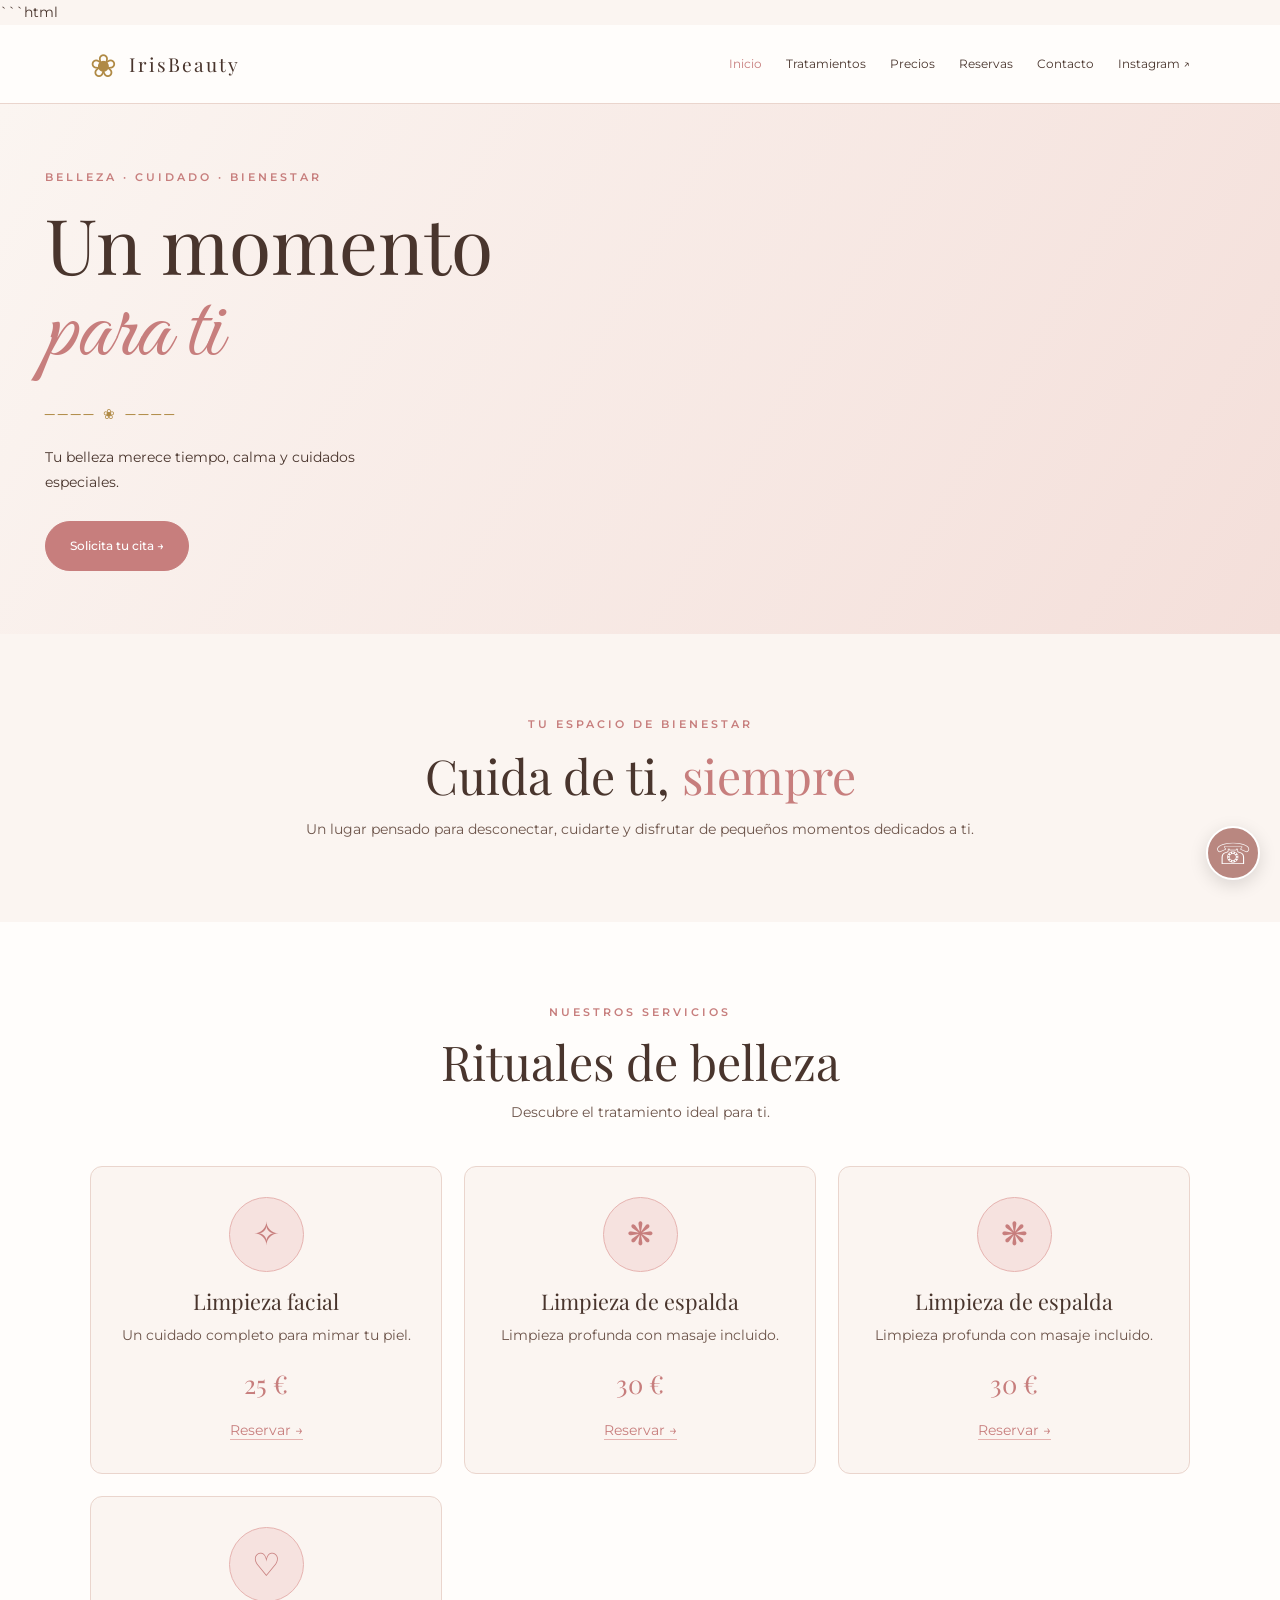
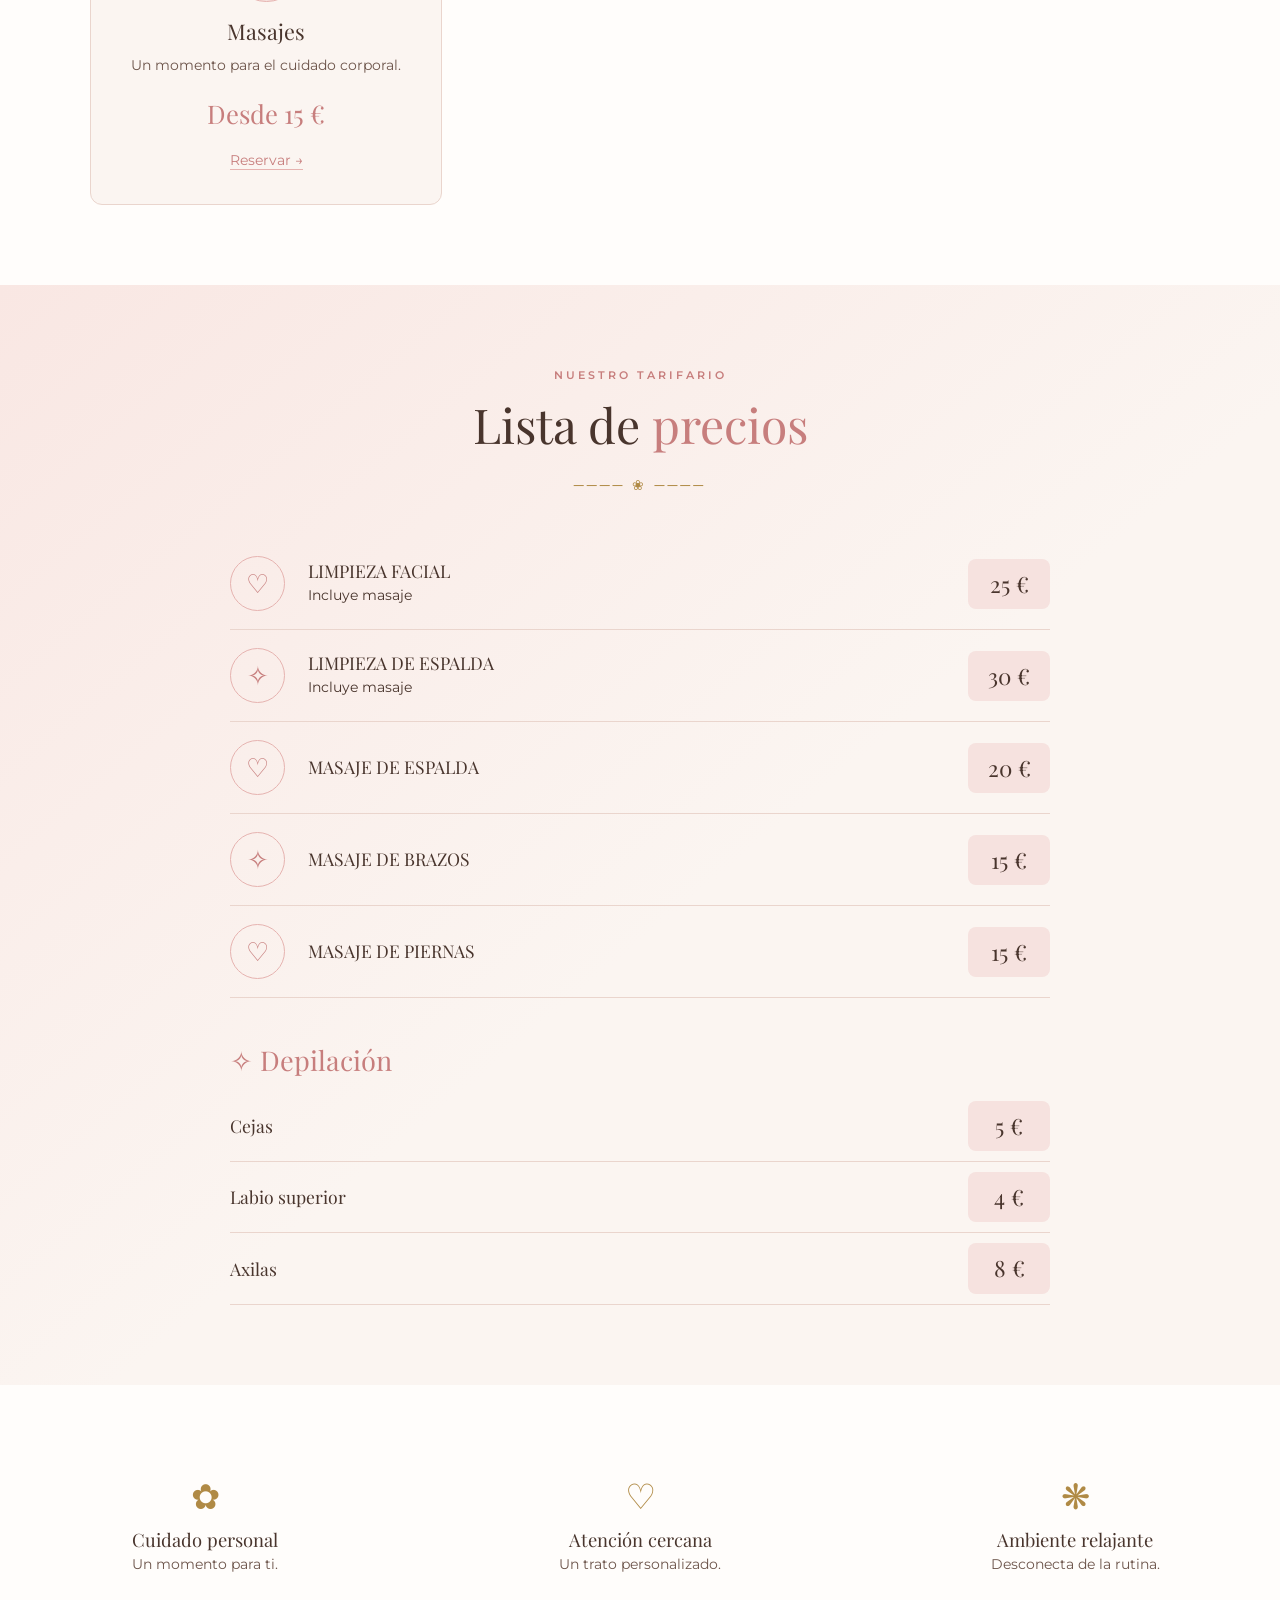
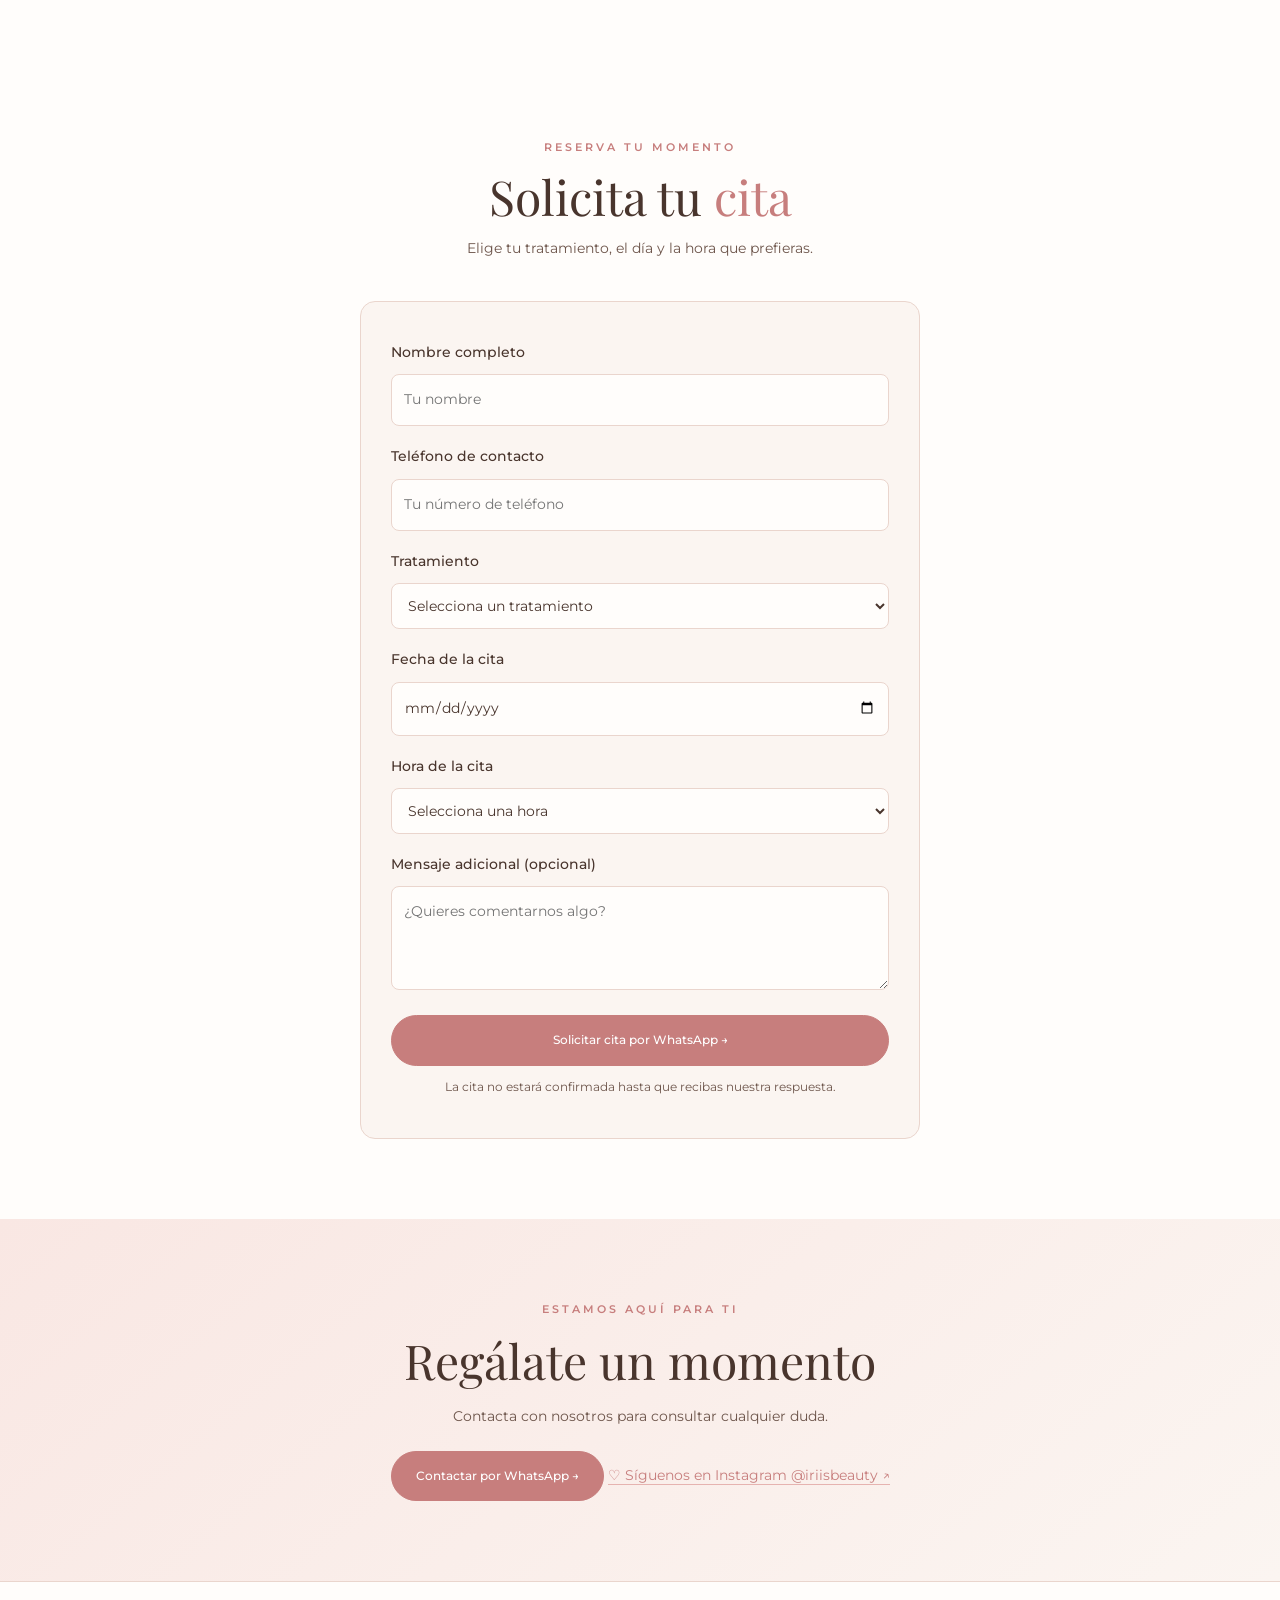
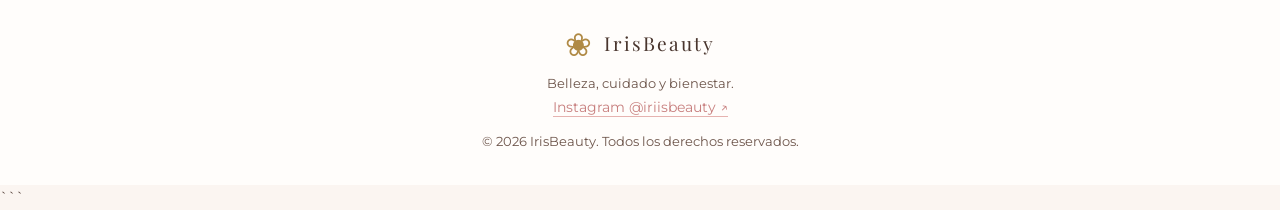
==== index.html @ 319f20d8 "Add treatment card and remove included services section Added a new treatment card for 'Limpieza de " ====
```html
<!DOCTYPE html>
<html lang="es">
<head>
  <meta charset="UTF-8">
  <meta name="viewport" content="width=device-width, initial-scale=1">
  <meta name="theme-color" content="#fbf5f1">
  <meta name="description" content="Tratamientos faciales, masajes y depilación. Reserva tu cita de estética.">
  <title>IrisBeauty | Belleza y bienestar</title>

  <link rel="preconnect" href="https://fonts.googleapis.com">
  <link rel="preconnect" href="https://fonts.gstatic.com" crossorigin>
  <link href="https://fonts.googleapis.com/css2?family=Great+Vibes&family=Playfair+Display:wght@400;500;600&family=Montserrat:wght@300;400;500;600&display=swap" rel="stylesheet">
  <link rel="stylesheet" href="styles.css">
  <script src="script.js" defer></script>
</head>
<body>

<header class="header">
  <nav class="navbar container">
    <a href="#inicio" class="logo"><span>❀</span> IrisBeauty</a>

    <button class="menu-toggle"
      aria-label="Abrir menú"
      aria-expanded="false"
      aria-controls="nav-links">
      <span></span><span></span><span></span>
    </button>

    <ul class="nav-links" id="nav-links">
      <li><a href="#inicio">Inicio</a></li>
      <li><a href="#tratamientos">Tratamientos</a></li>
      <li><a href="#precios">Precios</a></li>
      <li><a href="#reservas">Reservas</a></li>
      <li><a href="#contacto">Contacto</a></li>
      <li>
        <a href="https://www.instagram.com/iriisbeauty/"
           target="_blank"
           rel="noopener noreferrer"
           aria-label="Visita nuestro Instagram">
          Instagram ↗
        </a>
      </li>
    </ul>
  </nav>
</header>

<main>
  <section class="hero" id="inicio">
    <div class="hero-content">
      <p class="eyebrow">BELLEZA · CUIDADO · BIENESTAR</p>
      <h1>Un momento<br><span>para ti</span></h1>
      <div class="ornament">──── ❀ ────</div>
      <p>Tu belleza merece tiempo, calma y cuidados especiales.</p>
      <a class="button" href="#reservas">Solicita tu cita →</a>
    </div>
    <div class="hero-image" role="img" aria-label="Tratamiento facial"></div>
  </section>

  <section class="intro section-padding">
    <p class="eyebrow">TU ESPACIO DE BIENESTAR</p>
    <h2>Cuida de ti, <span>siempre</span></h2>
    <p>Un lugar pensado para desconectar, cuidarte y disfrutar de pequeños momentos dedicados a ti.</p>
  </section>

  <section class="treatments section-padding" id="tratamientos">
    <div class="section-heading">
      <p class="eyebrow">NUESTROS SERVICIOS</p>
      <h2>Rituales de belleza</h2>
      <p>Descubre el tratamiento ideal para ti.</p>
    </div>

    <div class="treatment-grid container">
      <article class="treatment-card">
        <div class="treatment-icon">✧</div>
        <h3>Limpieza facial</h3>
        <p>Un cuidado completo para mimar tu piel.</p>
        <p class="card-price">25 €</p>
        <a class="text-link" href="#reservas">Reservar →</a>
      </article>

      <article class="treatment-card">
        <div class="treatment-icon">❋</div>
        <h3>Limpieza de espalda</h3>
        <p>Limpieza profunda con masaje incluido.</p>
        <p class="card-price">30 €</p>
        <a class="text-link" href="#reservas">Reservar →</a>
      </article>

        <article class="treatment-card">
        <div class="treatment-icon">❋</div>
        <h3>Limpieza de espalda</h3>
        <p>Limpieza profunda con masaje incluido.</p>
        <p class="card-price">30 €</p>
        <a class="text-link" href="#reservas">Reservar →</a>
      </article>
      
      <article class="treatment-card">
        <div class="treatment-icon">♡</div>
        <h3>Masajes</h3>
        <p>Un momento para el cuidado corporal.</p>
        <p class="card-price">Desde 15 €</p>
        <a class="text-link" href="#reservas">Reservar →</a>
      </article>
    </div>
  </section>

  <section class="prices section-padding" id="precios">
    <div class="section-heading">
      <p class="eyebrow">NUESTRO TARIFARIO</p>
      <h2>Lista de <span>precios</span></h2>
      <div class="ornament">──── ❀ ────</div>
    </div>

    <div class="price-list container">
      <div class="price-row">
        <div class="price-icon">♡</div>
        <div>
          <h3>Limpieza facial</h3>
          <p>Incluye masaje</p>
        </div>
        <span class="price-tag">25 €</span>
      </div>

      <div class="price-row">
        <div class="price-icon">✧</div>
        <div>
          <h3>Limpieza de espalda</h3>
          <p>Incluye masaje</p>
        </div>
        <span class="price-tag">30 €</span>
      </div>

      <div class="price-row">
        <div class="price-icon">♡</div>
        <div><h3>Masaje de espalda</h3></div>
        <span class="price-tag">20 €</span>
      </div>

      <div class="price-row">
        <div class="price-icon">✧</div>
        <div><h3>Masaje de brazos</h3></div>
        <span class="price-tag">15 €</span>
      </div>

      <div class="price-row">
        <div class="price-icon">♡</div>
        <div><h3>Masaje de piernas</h3></div>
        <span class="price-tag">15 €</span>
      </div>
    </div>

    <div class="depilation container">
      <h3 class="depilation-heading">✧ Depilación</h3>
      <div class="depilation-row">
        <span>Cejas</span><span class="price-tag">5 €</span>
      </div>
      <div class="depilation-row">
        <span>Labio superior</span><span class="price-tag">4 €</span>
      </div>
      <div class="depilation-row">
        <span>Axilas</span><span class="price-tag">8 €</span>
      </div>
    </div>
  </section>

  <section class="benefits section-padding">
    <article class="benefit">
      <span>✿</span>
      <h3>Cuidado personal</h3>
      <p>Un momento para ti.</p>
    </article>

    <article class="benefit">
      <span>♡</span>
      <h3>Atención cercana</h3>
      <p>Un trato personalizado.</p>
    </article>

    <article class="benefit">
      <span>❋</span>
      <h3>Ambiente relajante</h3>
      <p>Desconecta de la rutina.</p>
    </article>
  </section>

  <section class="booking section-padding" id="reservas">
    <div class="section-heading">
      <p class="eyebrow">RESERVA TU MOMENTO</p>
      <h2>Solicita tu <span>cita</span></h2>
      <p>Elige tu tratamiento, el día y la hora que prefieras.</p>
    </div>

    <form id="booking-form" class="booking-form">
      <label for="client-name">Nombre completo</label>
      <input
        id="client-name"
        name="nombre"
        type="text"
        autocomplete="name"
        placeholder="Tu nombre"
        required
      >

      <label for="client-phone">Teléfono de contacto</label>
      <input
        id="client-phone"
        name="telefono"
        type="tel"
        autocomplete="tel"
        placeholder="Tu número de teléfono"
        required
      >

      <label for="treatment">Tratamiento</label>
      <select id="treatment" name="tratamiento" required>
        <option value="">Selecciona un tratamiento</option>
        <option value="Limpieza facial — 25 €">Limpieza facial — 25 €</option>
        <option value="Limpieza de espalda — 30 €">Limpieza de espalda — 30 €</option>
        <option value="Masaje de espalda — 20 €">Masaje de espalda — 20 €</option>
        <option value="Masaje de brazos — 15 €">Masaje de brazos — 15 €</option>
        <option value="Masaje de piernas — 15 €">Masaje de piernas — 15 €</option>
        <option value="Depilación de cejas — 5 €">Depilación de cejas — 5 €</option>
        <option value="Depilación de labio superior — 4 €">Depilación de labio superior — 4 €</option>
        <option value="Depilación de axilas — 8 €">Depilación de axilas — 8 €</option>
      </select>

      <label for="appointment-date">Fecha de la cita</label>
      <input
        id="appointment-date"
        name="fecha"
        type="date"
        required
      >

      <label for="appointment-time">Hora de la cita</label>
      <select id="appointment-time" name="hora" required>
        <option value="">Selecciona una hora</option>
        <option value="09:00">09:00</option>
        <option value="10:00">10:00</option>
        <option value="11:00">11:00</option>
        <option value="12:00">12:00</option>
        <option value="13:00">13:00</option>
        <option value="15:00">15:00</option>
        <option value="16:00">16:00</option>
        <option value="17:00">17:00</option>
        <option value="18:00">18:00</option>
        <option value="19:00">19:00</option>
      </select>

      <label for="booking-notes">Mensaje adicional (opcional)</label>
      <textarea
        id="booking-notes"
        name="notas"
        rows="3"
        placeholder="¿Quieres comentarnos algo?"
      ></textarea>

      <button class="button submit-button" type="submit">
        Solicitar cita por WhatsApp →
      </button>

      <p class="booking-notice">
        La cita no estará confirmada hasta que recibas nuestra respuesta.
      </p>

      <p id="booking-error" class="booking-error" role="alert"></p>
    </form>
  </section>

  <section class="contact section-padding" id="contacto">
    <p class="eyebrow">ESTAMOS AQUÍ PARA TI</p>
    <h2>Regálate un momento</h2>
    <p>Contacta con nosotros para consultar cualquier duda.</p>

    <a
      class="button"
      href="https://wa.me/34682769033"
      target="_blank"
      rel="noopener noreferrer"
    >
      Contactar por WhatsApp →
    </a>
    
    <a
      class="text-link"
      href="https://www.instagram.com/iriisbeauty/"
      target="_blank"
      rel="noopener noreferrer"
      aria-label="Síguenos en Instagram"
    >
      ♡ Síguenos en Instagram @iriisbeauty ↗
    </a>
  </section>
</main>

<footer class="footer">
  <a href="#inicio" class="logo"><span>❀</span> IrisBeauty</a>
  <p>Belleza, cuidado y bienestar.</p>

  <a
    class="text-link"
    href="https://www.instagram.com/iriisbeauty._/"
    target="_blank"
    rel="noopener noreferrer"
  >
    Instagram @iriisbeauty ↗
  </a>

  <p class="copyright">
    © <span id="year"></span> IrisBeauty. Todos los derechos reservados.
  </p>
</footer>

<a
  class="whatsapp-float"
  href="https://wa.me/34682769033"
  target="_blank"
  rel="noopener noreferrer"
  aria-label="Contactar por WhatsApp"
>☏</a>

</body>
</html>
```
---- styles.css ----
:root {
  --cream: #fbf5f1;
  --white: #fffdfb;
  --pink: #e6b3b0;
  --pink-light: #f6e2df;
  --pink-dark: #c77e7d;
  --gold: #b08a45;
  --brown: #49352d;
  --text: #6d554b;
  --border: #ead5cd;
}

* {
  box-sizing: border-box;
  margin: 0;
  padding: 0;
}

html {
  scroll-behavior: smooth;
  scroll-padding-top: 85px;
}

body {
  background: var(--cream);
  color: var(--brown);
  font-family: "Montserrat", Arial, sans-serif;
  font-size: 14px;
  line-height: 1.8;
}

a {
  color: inherit;
  text-decoration: none;
}

button, input, select, textarea {
  font: inherit;
}

.container {
  width: min(1100px, 90%);
  margin-inline: auto;
}

.section-padding {
  padding: 80px 0;
}

h1, h2, h3 {
  font-family: "Playfair Display", Georgia, serif;
  font-weight: 400;
  line-height: 1.3;
}

h2 {
  font-size: clamp(2rem, 4vw, 3rem);
}

h2 span {
  color: var(--pink-dark);
}

.eyebrow {
  color: var(--pink-dark);
  font-size: .7rem;
  font-weight: 600;
  letter-spacing: 3px;
}

.header {
  position: sticky;
  top: 0;
  z-index: 100;
  background: rgba(255,253,251,.97);
  border-bottom: 1px solid var(--border);
  backdrop-filter: blur(10px);
}

.navbar {
  min-height: 78px;
  display: flex;
  align-items: center;
  justify-content: space-between;
  gap: 20px;
}

.logo {
  display: inline-flex;
  align-items: center;
  gap: 10px;
  font-family: "Playfair Display", Georgia, serif;
  font-size: 1.2rem;
  letter-spacing: 2px;
  white-space: nowrap;
}

.logo span {
  color: var(--gold);
  font-size: 2rem;
}

.nav-links {
  display: flex;
  gap: 24px;
  list-style: none;
}

.nav-links a {
  font-size: .78rem;
  transition: color .2s;
}

.nav-links a:hover,
.nav-links a.active {
  color: var(--pink-dark);
}

.menu-toggle {
  display: none;
  width: 42px;
  height: 42px;
  border: 1px solid var(--border);
  border-radius: 50%;
  background: var(--white);
  cursor: pointer;
  align-items: center;
  justify-content: center;
  flex-direction: column;
  gap: 5px;
}

.menu-toggle span {
  width: 18px;
  height: 2px;
  background: var(--brown);
}

.hero {
  display: grid;
  grid-template-columns: 1fr 1fr;
  min-height: 530px;
  background: linear-gradient(120deg, #fbf5f1, #f4dfda);
}

.hero-content {
  align-self: center;
  padding: 60px 7%;
}

.hero h1 {
  margin: 15px 0;
  font-size: clamp(3.2rem, 6vw, 5rem);
  line-height: 1.05;
}

.hero h1 span {
  color: var(--pink-dark);
  font-family: "Great Vibes", cursive;
  font-size: 1.25em;
}

.hero-content > p:not(.eyebrow) {
  max-width: 360px;
  margin-bottom: 25px;
}

.ornament {
  margin: 18px 0;
  color: var(--gold);
  letter-spacing: 3px;
}

.hero-image {
  min-height: 530px;
  background: url("https://images.unsplash.com/photo-1570172619644-dfd03ed5d881?auto=format&fit=crop&w=1200&q=85") center / cover no-repeat;
}

.button {
  display: inline-flex;
  justify-content: center;
  align-items: center;
  gap: 10px;
  padding: 13px 24px;
  border: 1px solid var(--pink-dark);
  border-radius: 40px;
  background: var(--pink-dark);
  color: white;
  font-size: .78rem;
  font-weight: 500;
  cursor: pointer;
  transition: .25s;
}

.button:hover {
  background: var(--brown);
  border-color: var(--brown);
  transform: translateY(-2px);
}

.intro {
  max-width: 760px;
  margin: auto;
  padding-inline: 25px;
  text-align: center;
}

.intro h2 {
  margin: 10px 0;
}

.intro > p:last-child,
.section-heading > p:last-child {
  color: var(--text);
}

.treatments {
  background: var(--white);
}

.section-heading {
  margin-bottom: 40px;
  padding-inline: 20px;
  text-align: center;
}

.section-heading h2 {
  margin: 8px 0;
}

.treatment-grid {
  display: grid;
  grid-template-columns: repeat(3, 1fr);
  gap: 22px;
}

.treatment-card {
  padding: 30px 22px;
  border: 1px solid var(--border);
  border-radius: 12px;
  background: var(--cream);
  text-align: center;
  transition: .25s;
}

.treatment-card:hover {
  transform: translateY(-5px);
  box-shadow: 0 10px 25px #49352d12;
}

.treatment-icon {
  display: grid;
  place-items: center;
  width: 75px;
  height: 75px;
  margin: 0 auto 15px;
  border: 1px solid var(--pink);
  border-radius: 50%;
  background: var(--pink-light);
  color: var(--pink-dark);
  font-size: 2rem;
}

.treatment-card h3 {
  font-size: 1.35rem;
}

.treatment-card > p:not(.card-price) {
  margin-top: 8px;
  color: var(--text);
}

.card-price {
  margin: 12px 0;
  color: var(--pink-dark);
  font-family: "Playfair Display", serif;
  font-size: 1.6rem;
}

.text-link {
  color: var(--pink-dark);
  border-bottom: 1px solid var(--pink);
}

.prices {
  background: linear-gradient(140deg, #f9e7e3, var(--cream) 55%);
}

.price-list,
.depilation,
.included-box {
  max-width: 820px;
}

.price-row {
  display: grid;
  grid-template-columns: 60px 1fr auto;
  align-items: center;
  gap: 18px;
  padding: 18px 0;
  border-bottom: 1px solid var(--border);
}

.price-icon {
  display: grid;
  place-items: center;
  width: 55px;
  height: 55px;
  border: 1px solid var(--pink);
  border-radius: 50%;
  color: var(--pink-dark);
  font-size: 1.6rem;
}

.price-info h3,
.price-row h3 {
  font-size: 1.1rem;
  text-transform: uppercase;
}

.price-info p {
  color: var(--pink-dark);
}

.price-tag {
  min-width: 82px;
  padding: 5px 12px;
  border-radius: 8px;
  background: var(--pink-light);
  font-family: "Playfair Display", serif;
  font-size: 1.4rem;
  text-align: center;
  white-space: nowrap;
}

.depilation {
  margin-top: 45px;
}

.depilation-heading {
  margin-bottom: 12px;
  color: var(--pink-dark);
  font-size: 1.7rem;
}

.depilation-row {
  display: flex;
  justify-content: space-between;
  align-items: center;
  gap: 15px;
  padding: 10px 0;
  border-bottom: 1px solid var(--border);
  font-family: "Playfair Display", serif;
  font-size: 1.1rem;
}

.included-box {
  position: relative;
  margin-top: 55px;
  padding: 35px 25px;
  border: 1px solid var(--pink-dark);
  border-radius: 14px;
  text-align: center;
}

.heart {
  display: block;
  margin-bottom: 8px;
  color: var(--pink-dark);
  font-size: 1.8rem;
}

.included-box h3 {
  margin-bottom: 12px;
  color: var(--pink-dark);
  text-transform: uppercase;
}

.included-box p {
  color: var(--text);
}

.benefits {
  display: grid;
  grid-template-columns: repeat(3, 1fr);
  gap: 25px;
  background: var(--white);
  text-align: center;
}

.benefit > span {
  color: var(--gold);
  font-size: 2.2rem;
}

.benefit h3 {
  font-size: 1.15rem;
}

.benefit p {
  color: var(--text);
}

.booking {
  padding-inline: 20px;
  background: var(--white);
}

.booking-form {
  display: flex;
  flex-direction: column;
  gap: 10px;
  width: min(100%, 560px);
  margin: auto;
  padding: 30px;
  border: 1px solid var(--border);
  border-radius: 15px;
  background: var(--cream);
}

.booking-form label {
  margin-top: 8px;
  font-size: .85rem;
  font-weight: 500;
}

.booking-form input,
.booking-form select,
.booking-form textarea {
  width: 100%;
  min-height: 46px;
  padding: 12px;
  border: 1px solid var(--border);
  border-radius: 8px;
  background: var(--white);
  color: var(--brown);
  font: inherit;
  font-size: .9rem;
}

.booking-form input:focus,
.booking-form select:focus,
.booking-form textarea:focus {
  outline: 2px solid var(--pink);
  outline-offset: 2px;
}

.booking-form textarea {
  resize: vertical;
}

.booking-form .submit-button {
  margin-top: 15px;
}

.booking-notice {
  color: var(--text);
  font-size: .78rem;
  text-align: center;
}

.booking-error {
  color: #a33b36;
  font-size: .85rem;
}

.contact {
  padding-inline: 20px;
  background: linear-gradient(140deg, #f9e7e3, var(--cream));
  text-align: center;
}

.contact h2 {
  margin: 10px 0;
}

.contact > p:not(.eyebrow) {
  margin: 12px 0 22px;
  color: var(--text);
}

.phone {
  font-family: "Playfair Display", serif;
  font-size: 1.4rem;
}

.footer {
  padding: 32px 20px;
  border-top: 1px solid var(--border);
  background: var(--white);
  text-align: center;
}

.footer > p {
  color: var(--text);
  font-size: .8rem;
}

.copyright {
  margin-top: 10px;
}

.whatsapp-float {
  position: fixed;
  right: 20px;
  bottom: 20px;
  z-index: 90;
  display: grid;
  place-items: center;
  width: 54px;
  height: 54px;
  border: 2px solid white;
  border-radius: 50%;
  background: #b98780;
  color: white;
  box-shadow: 0 5px 18px #0002;
  font-size: 1.8rem;
}

@media (max-width: 850px) {
  .nav-links {
    gap: 12px;
  }

  .hero-content {
    padding: 40px 5%;
  }

  .treatment-grid {
    gap: 12px;
  }

  .treatment-card {
    padding: 24px 14px;
  }
}

@media (max-width: 680px) {
  .section-padding {
    padding: 60px 0;
  }

  .navbar {
    min-height: 70px;
  }

  .menu-toggle {
    display: flex;
  }

  .nav-links {
    position: absolute;
    top: 100%;
    left: 0;
    right: 0;
    display: flex;
    flex-direction: column;
    gap: 0;
    padding: 10px 5% 15px;
    background: var(--white);
    border-bottom: 1px solid var(--border);
    box-shadow: 0 10px 18px #49352d0d;
    visibility: hidden;
    opacity: 0;
    transform: translateY(-8px);
    transition: .2s;
  }

  .nav-links.open {
    visibility: visible;
    opacity: 1;
    transform: translateY(0);
  }

  .nav-links a {
    display: block;
    padding: 9px 0;
  }

  .hero {
    display: flex;
    flex-direction: column;
  }

  .hero-image {
    order: 1;
    min-height: 280px;
    width: 100%;
  }

  .hero-content {
    order: 2;
    padding: 40px 7%;
    text-align: center;
  }

  .hero-content > p:not(.eyebrow) {
    margin-inline: auto;
  }

  .hero h1 {
    font-size: clamp(3.2rem, 13vw, 4.5rem);
  }

  .treatment-grid,
  .benefits {
    grid-template-columns: 1fr;
  }

  .treatment-grid {
    max-width: 410px;
  }

  .price-row {
    grid-template-columns: 45px minmax(0, 1fr) auto;
    gap: 10px;
  }

  .price-icon {
    width: 42px;
    height: 42px;
    font-size: 1.2rem;
  }

  .price-row h3 {
    font-size: .83rem;
    line-height: 1.4;
  }

  .price-tag {
    min-width: 65px;
    padding: 5px 7px;
    font-size: 1.15rem;
  }

  .booking-form {
    padding: 22px 16px;
  }

  .whatsapp-float {
    width: 48px;
    height: 48px;
    right: 14px;
    bottom: 14px;
  }
}

@media (prefers-reduced-motion: reduce) {
  html {
    scroll-behavior: auto;
  }

  *, *::before, *::after {
    animation-duration: .01ms !important;
    transition-duration: .01ms !important;
  }
}
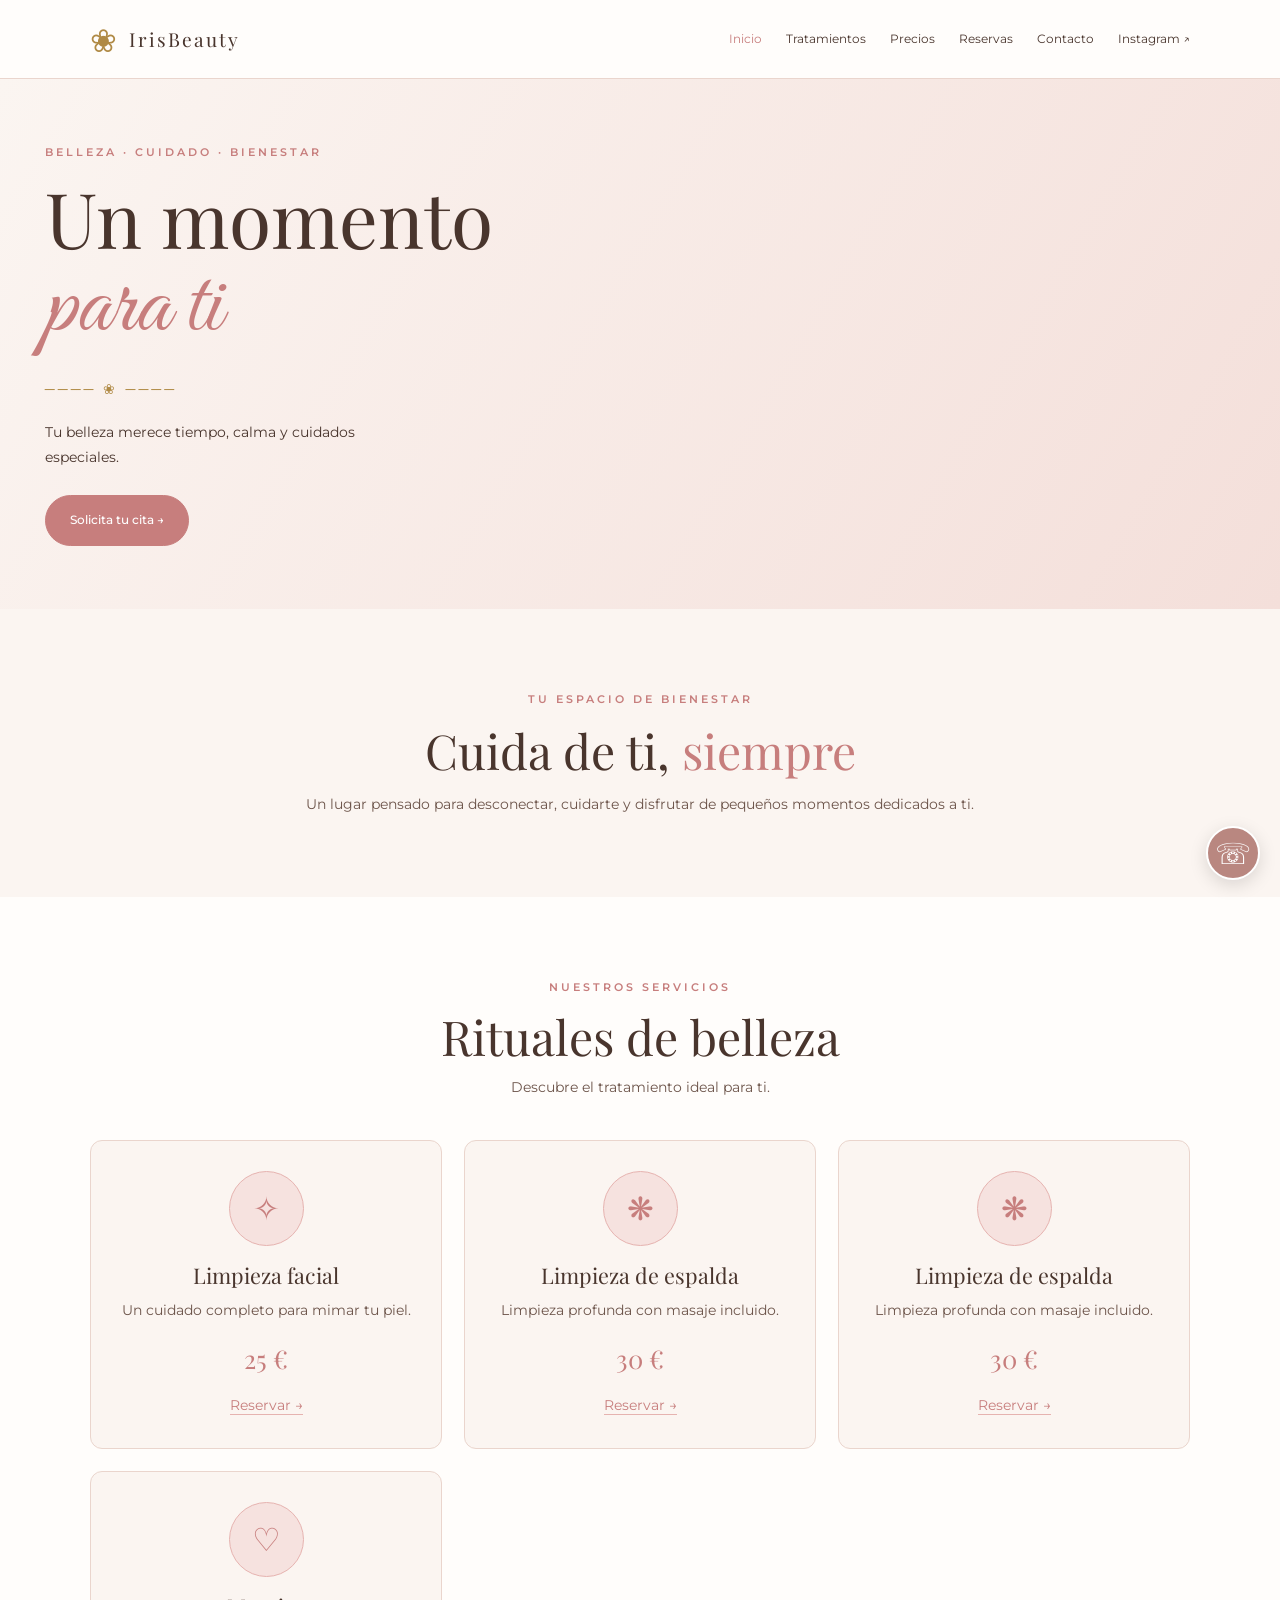
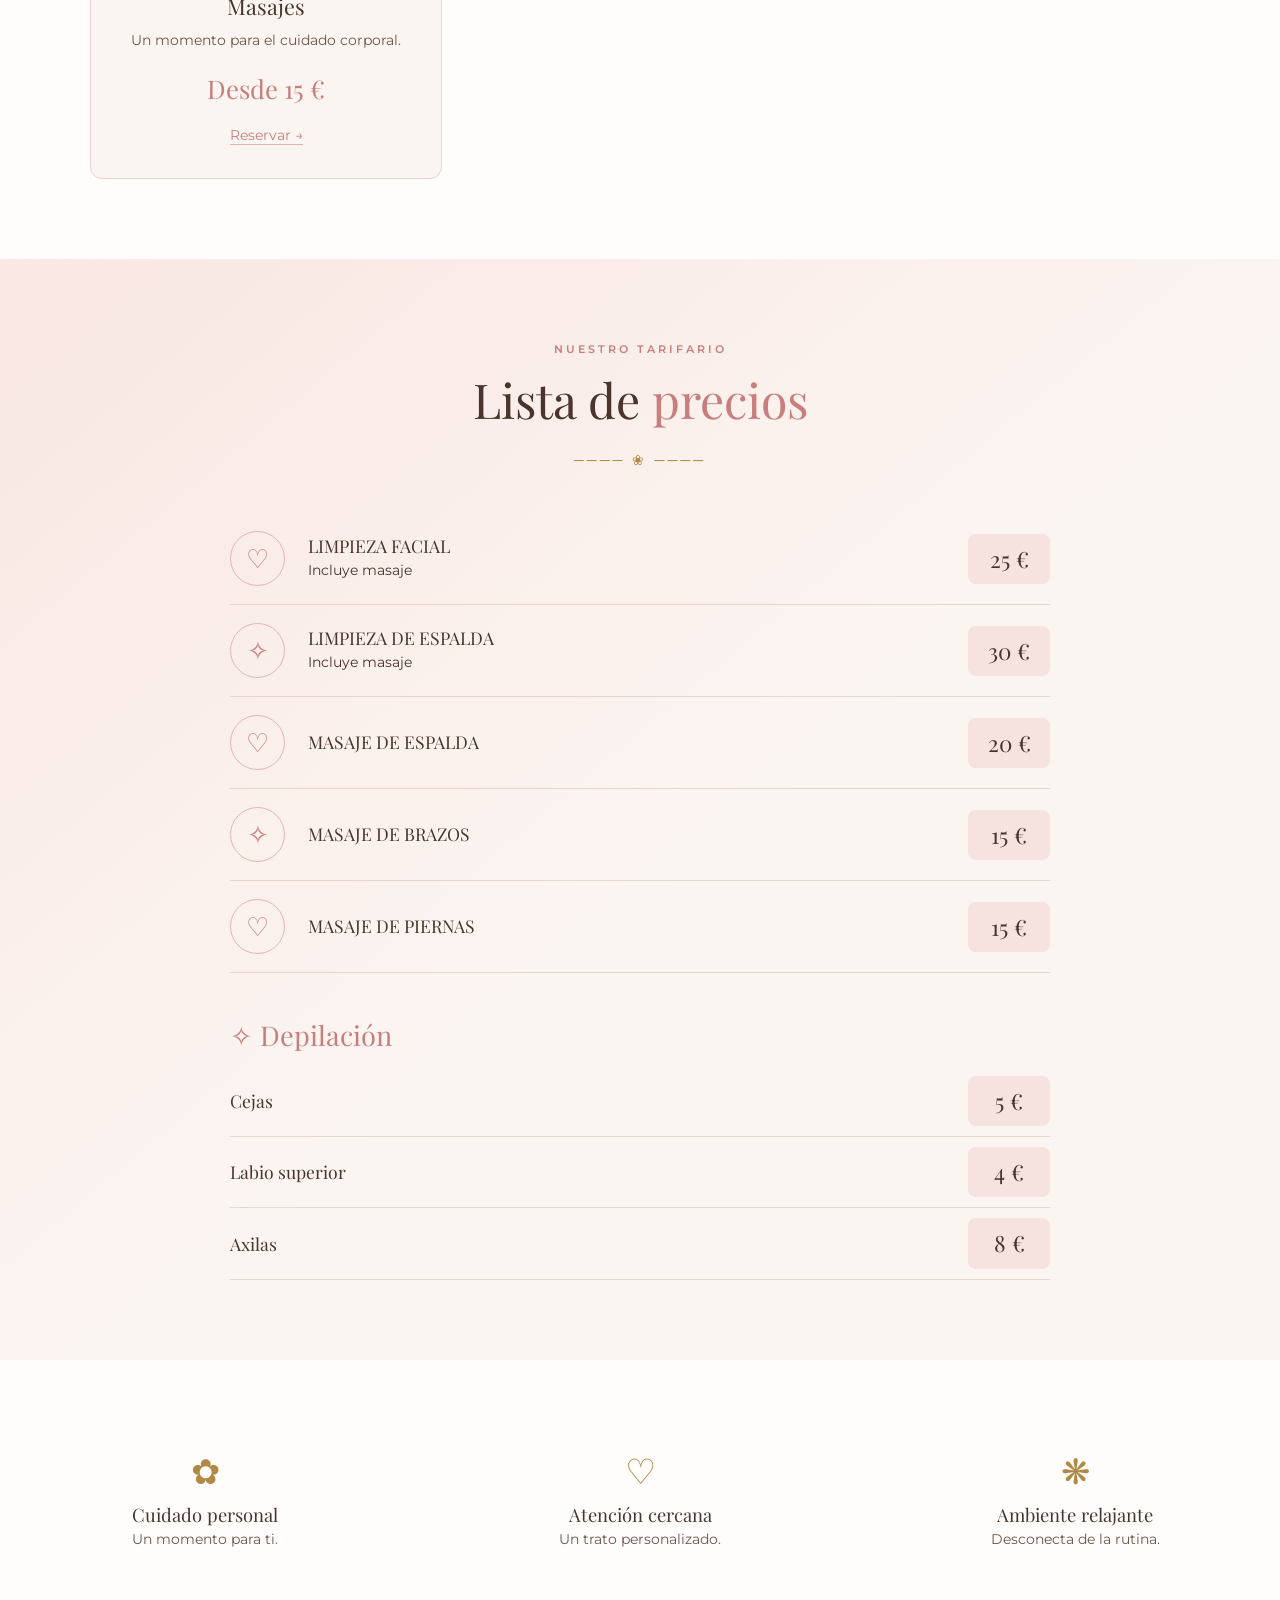
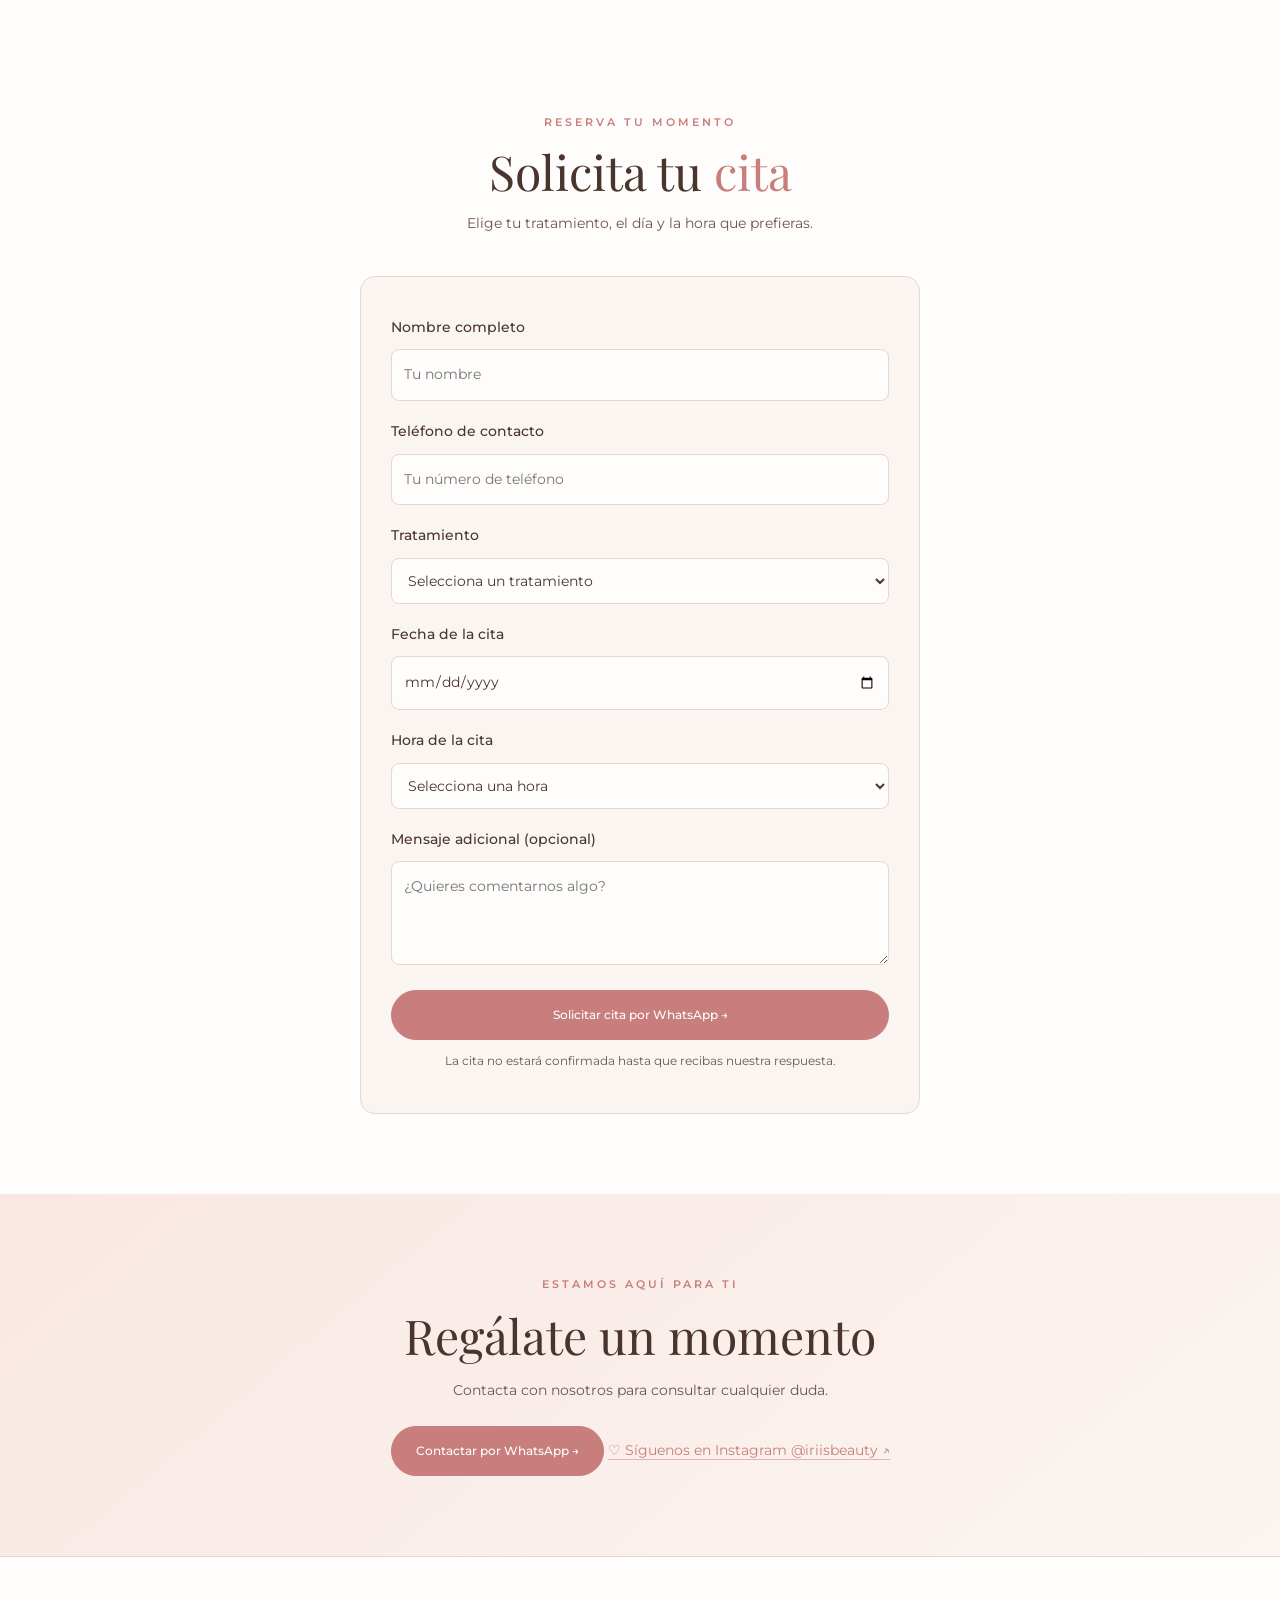
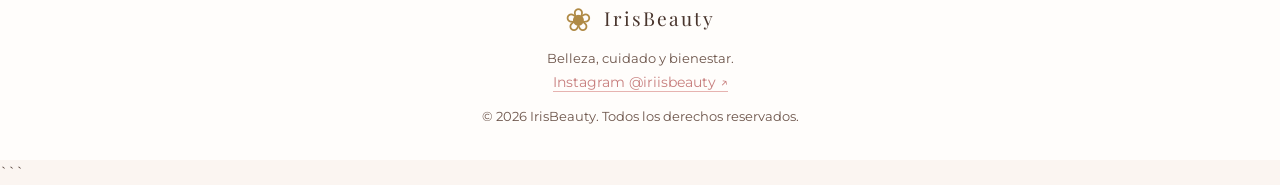
==== commit 406d0472: "Remove markdown code block from index.html" ====
--- a/index.html
+++ b/index.html
@@ -1,4 +1,3 @@
-```html
 <!DOCTYPE html>
 <html lang="es">
 <head>
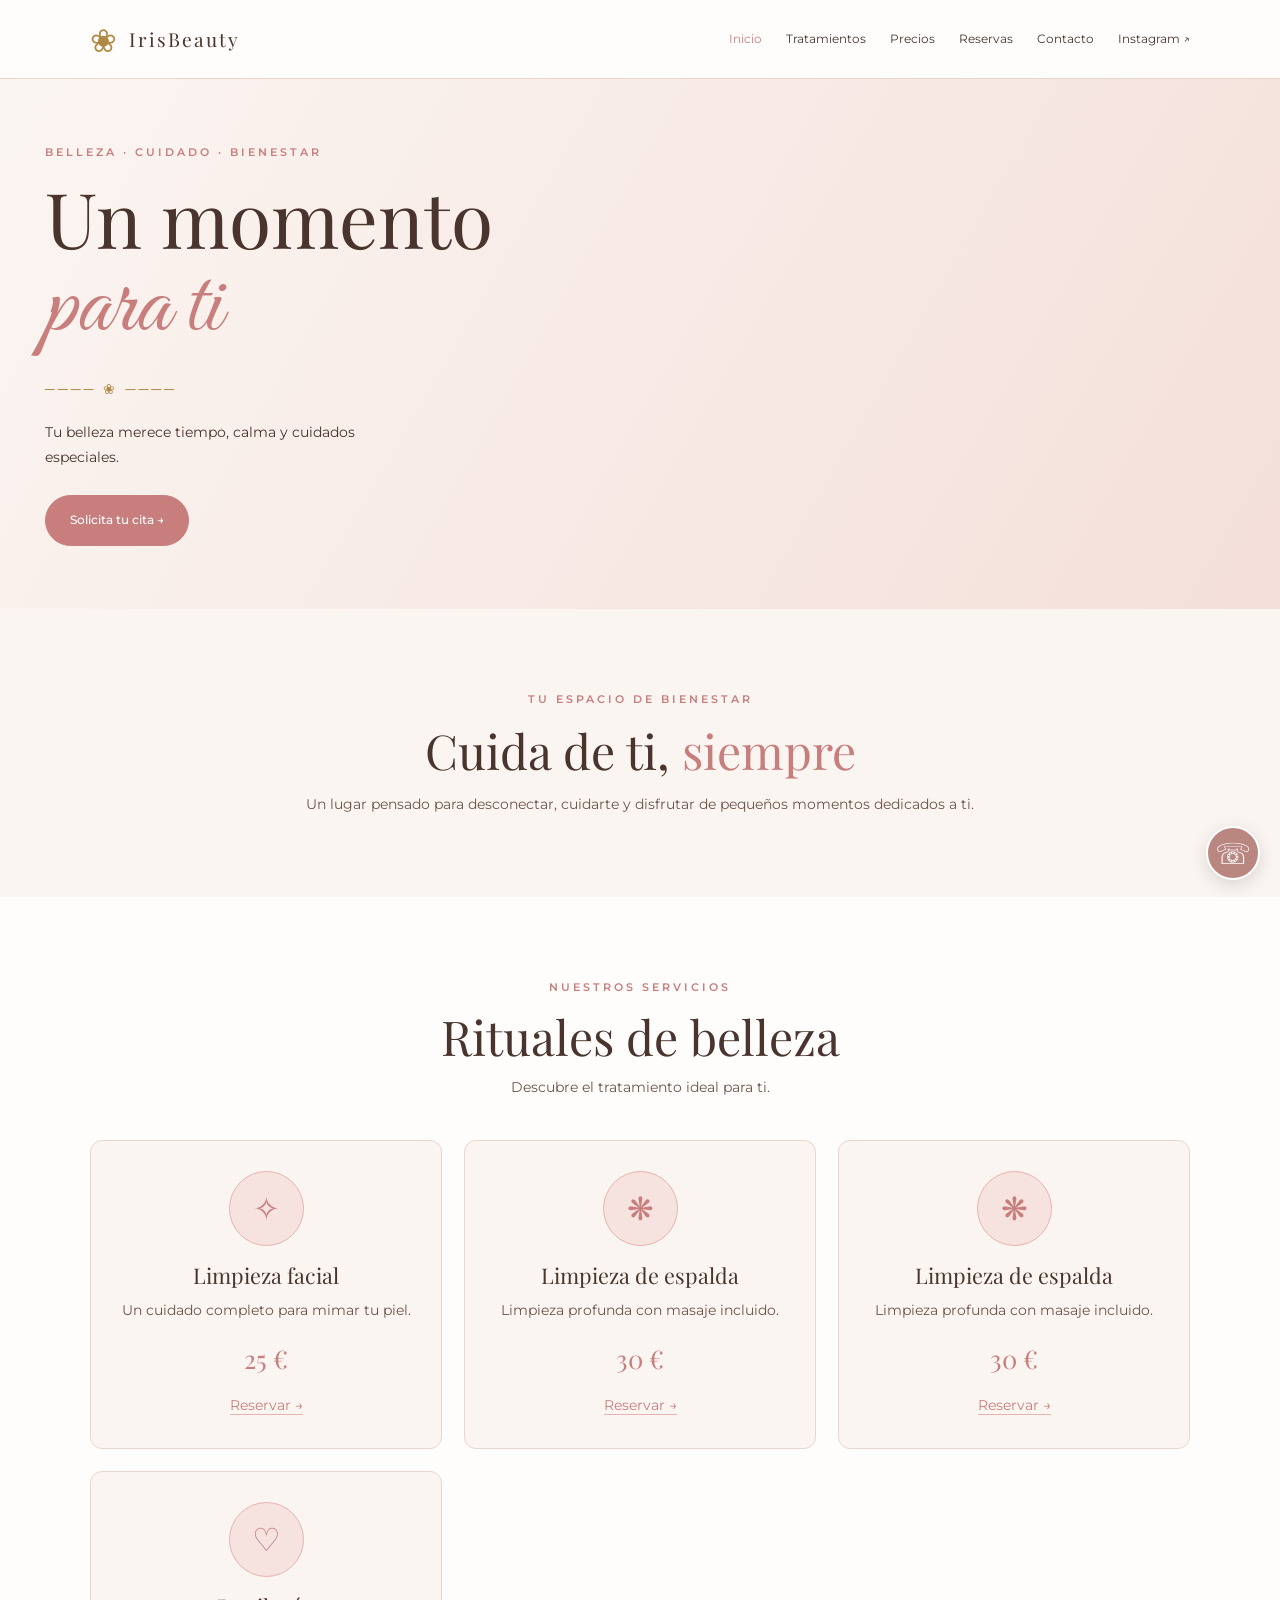
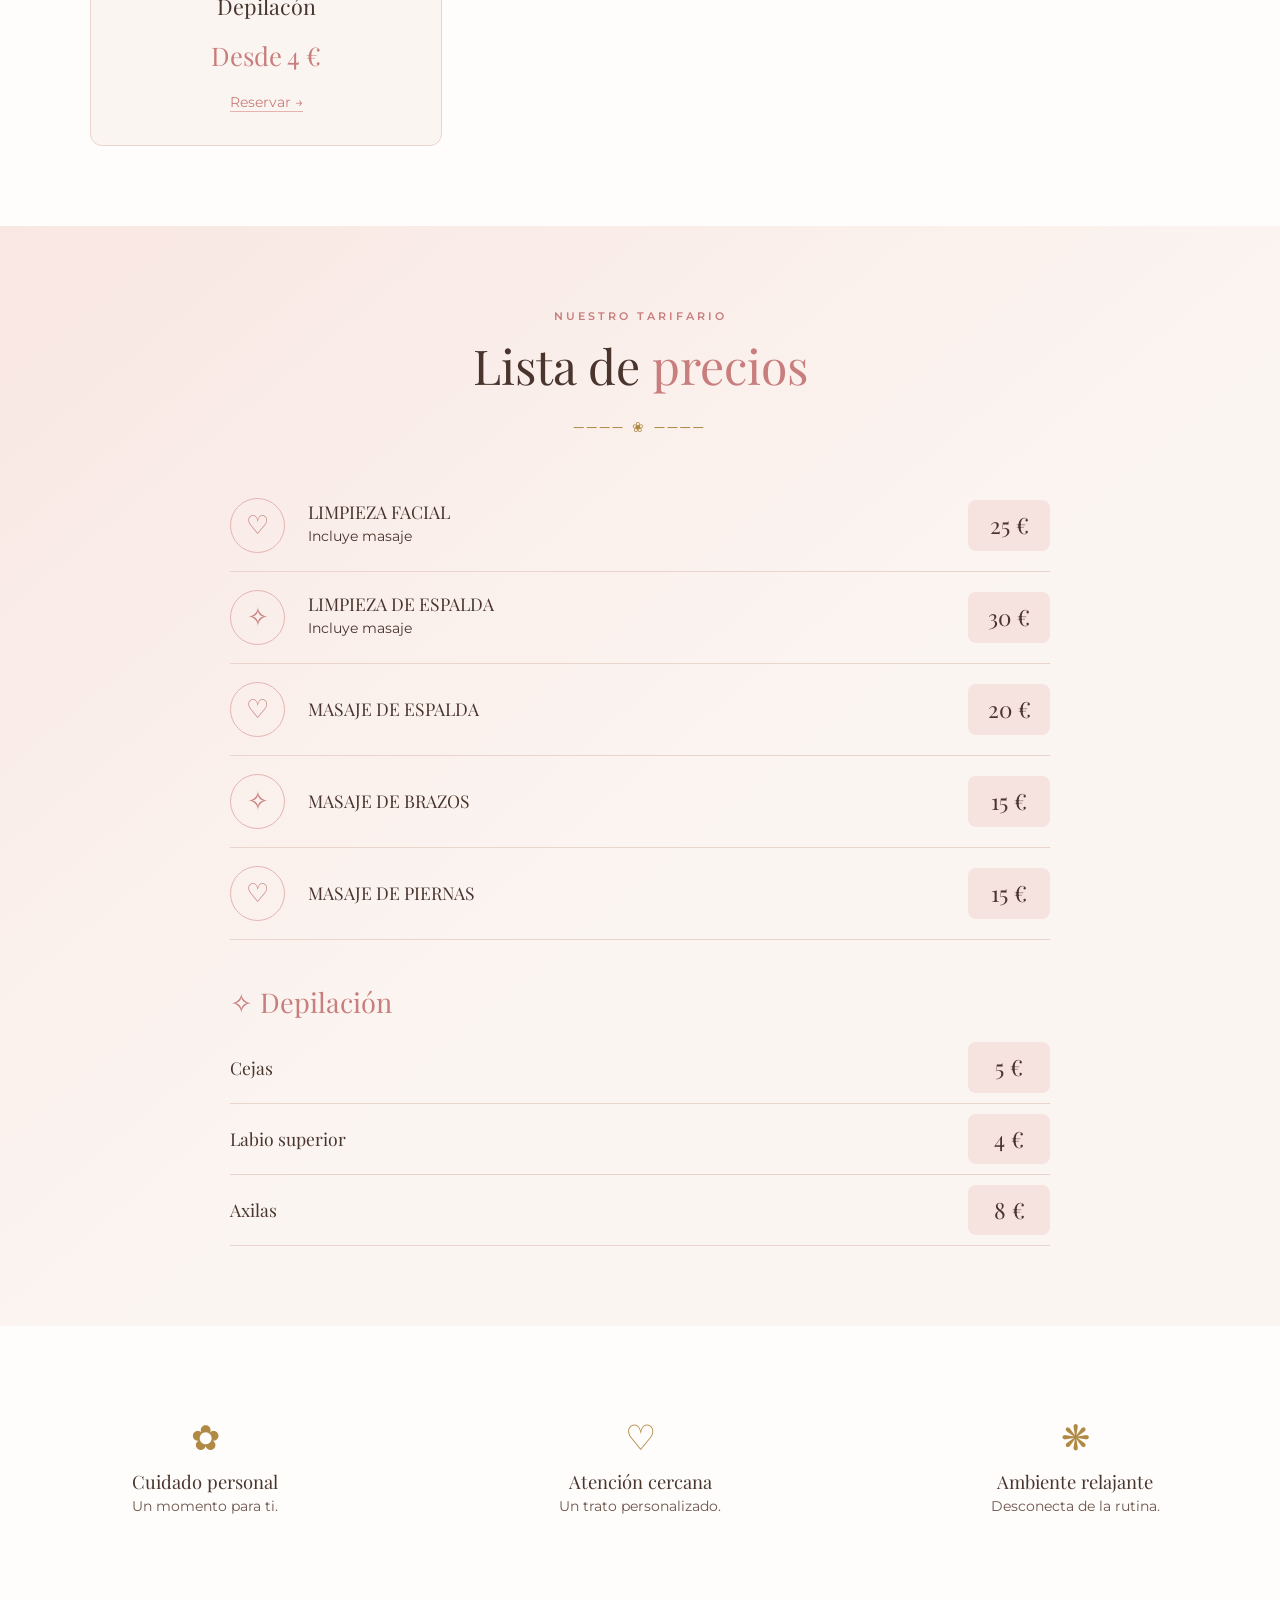
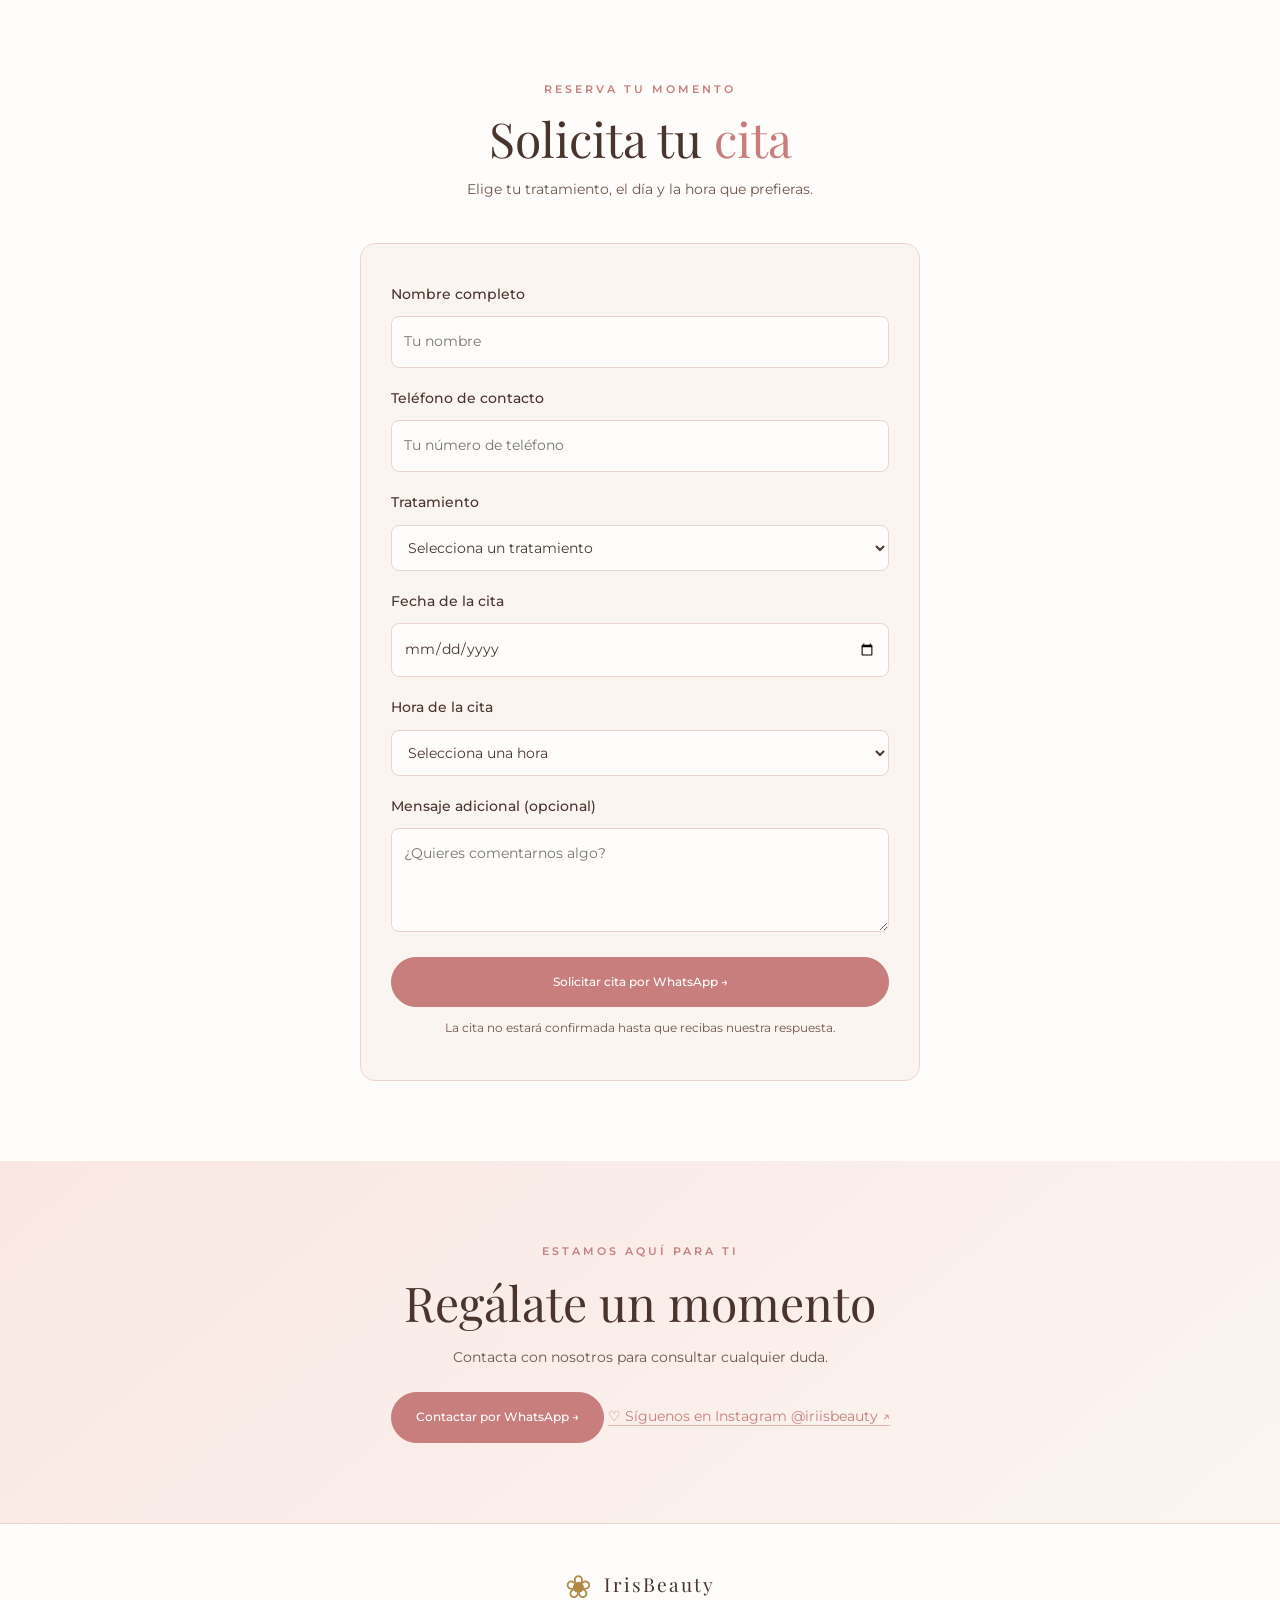
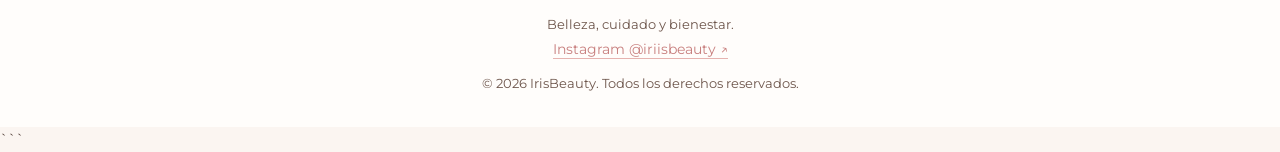
==== commit fbe2b88e: "Update treatment card from 'Masajes' to 'Depilacón'" ====
--- a/index.html
+++ b/index.html
@@ -96,9 +96,8 @@
       
       <article class="treatment-card">
         <div class="treatment-icon">♡</div>
-        <h3>Masajes</h3>
-        <p>Un momento para el cuidado corporal.</p>
-        <p class="card-price">Desde 15 €</p>
+        <h3>Depilacón</h3>
+        <p class="card-price">Desde 4 €</p>
         <a class="text-link" href="#reservas">Reservar →</a>
       </article>
     </div>
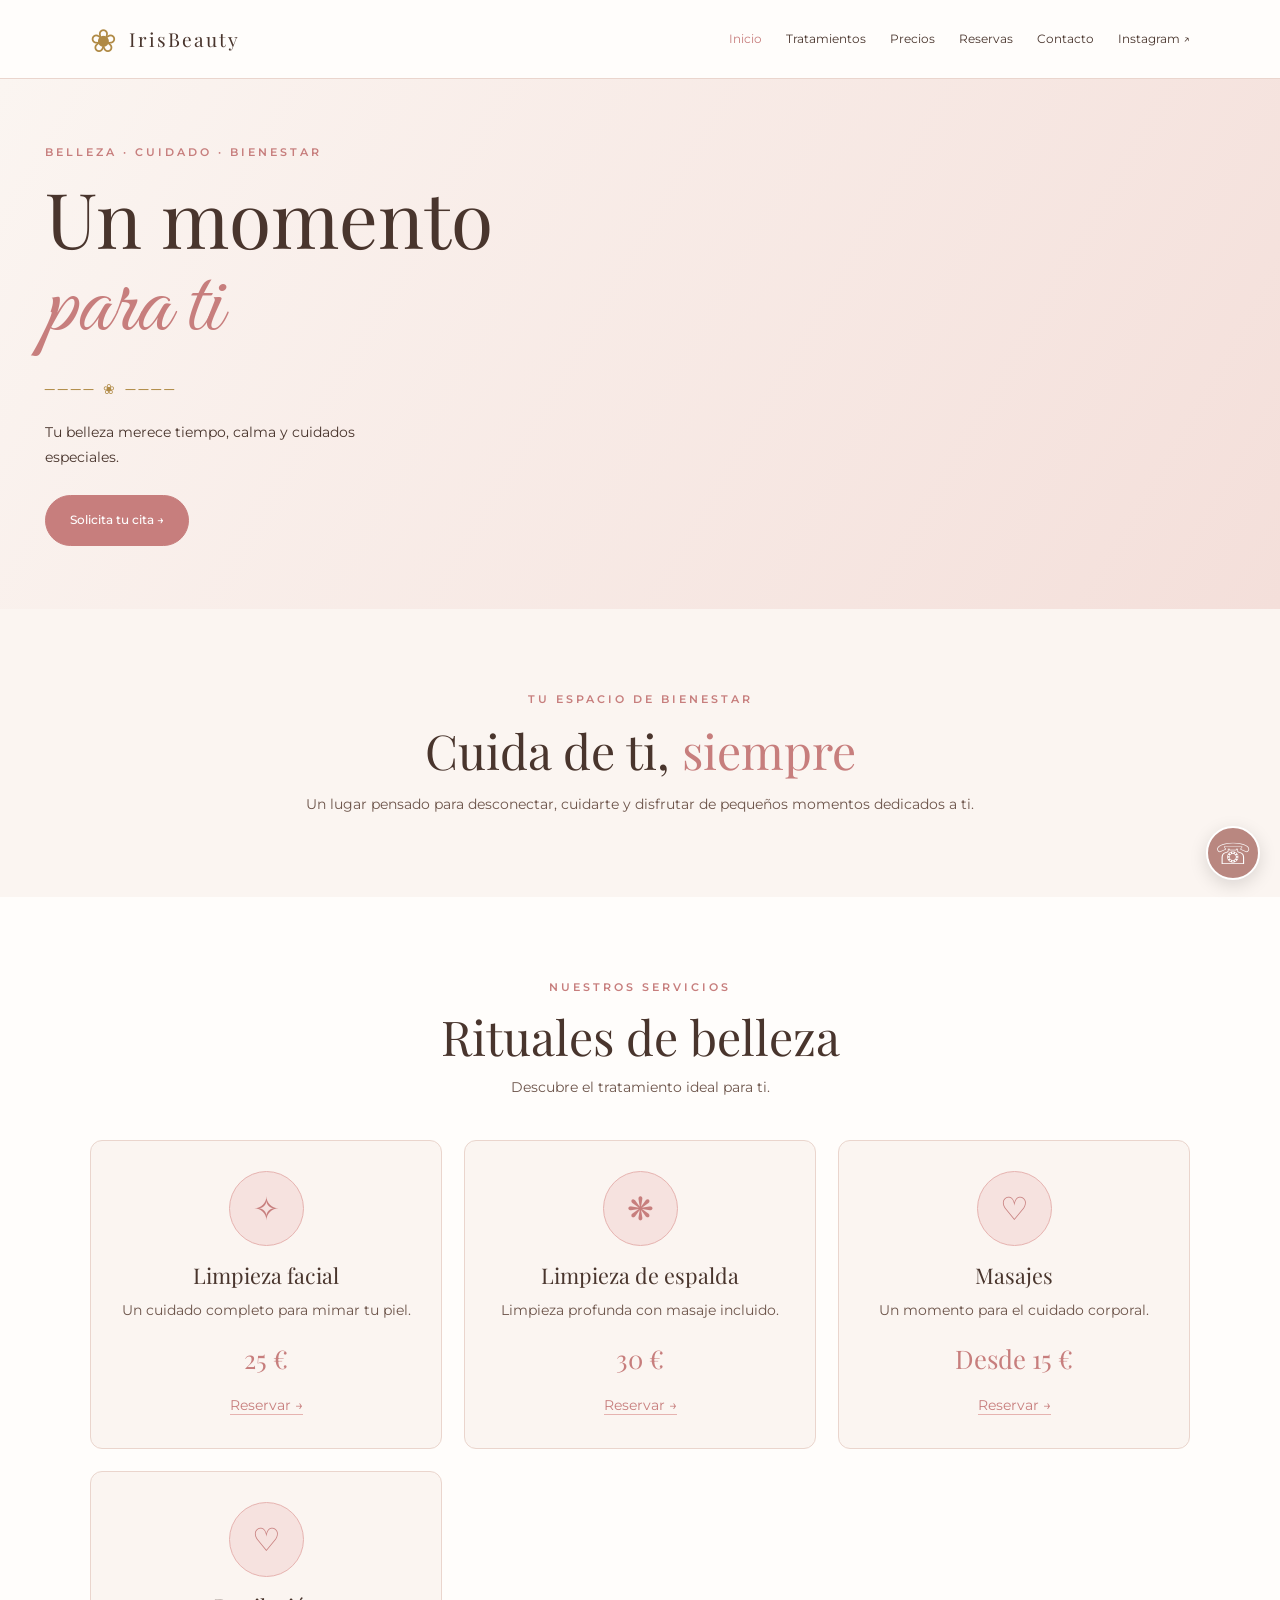
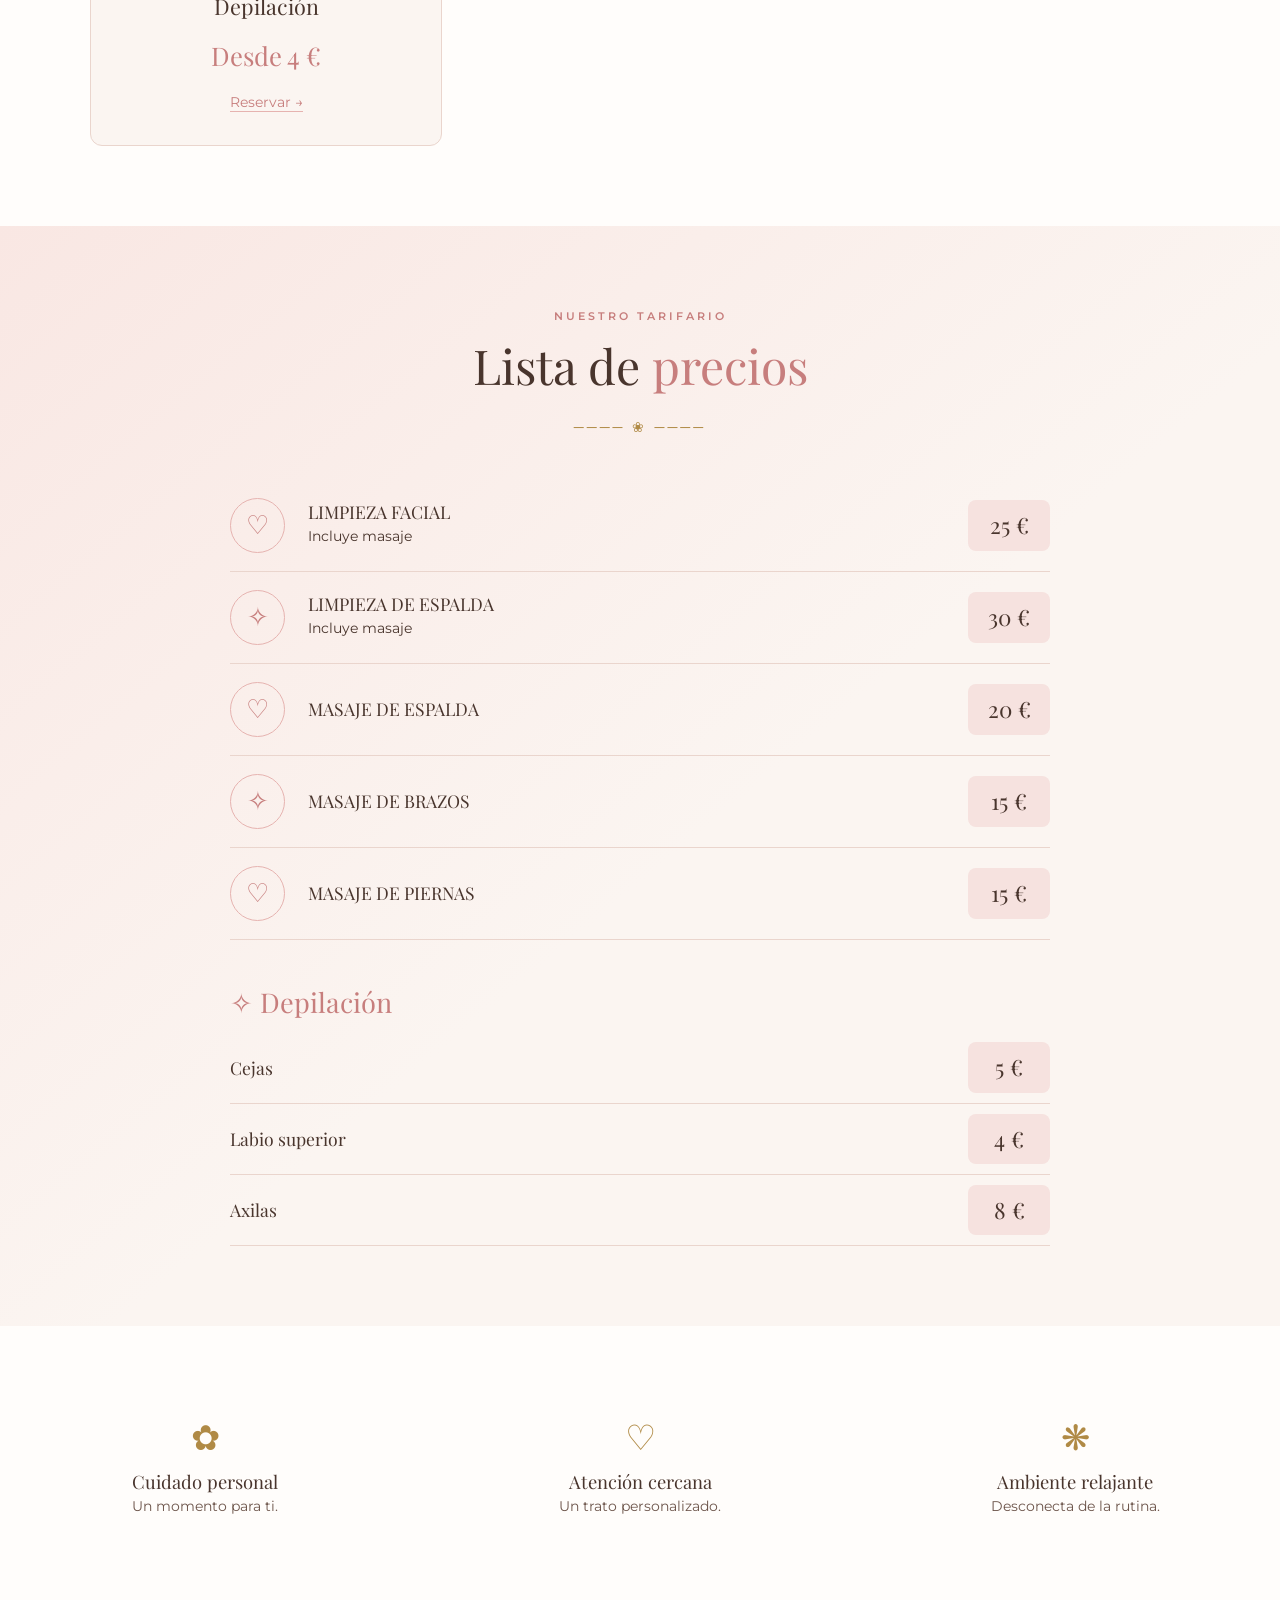
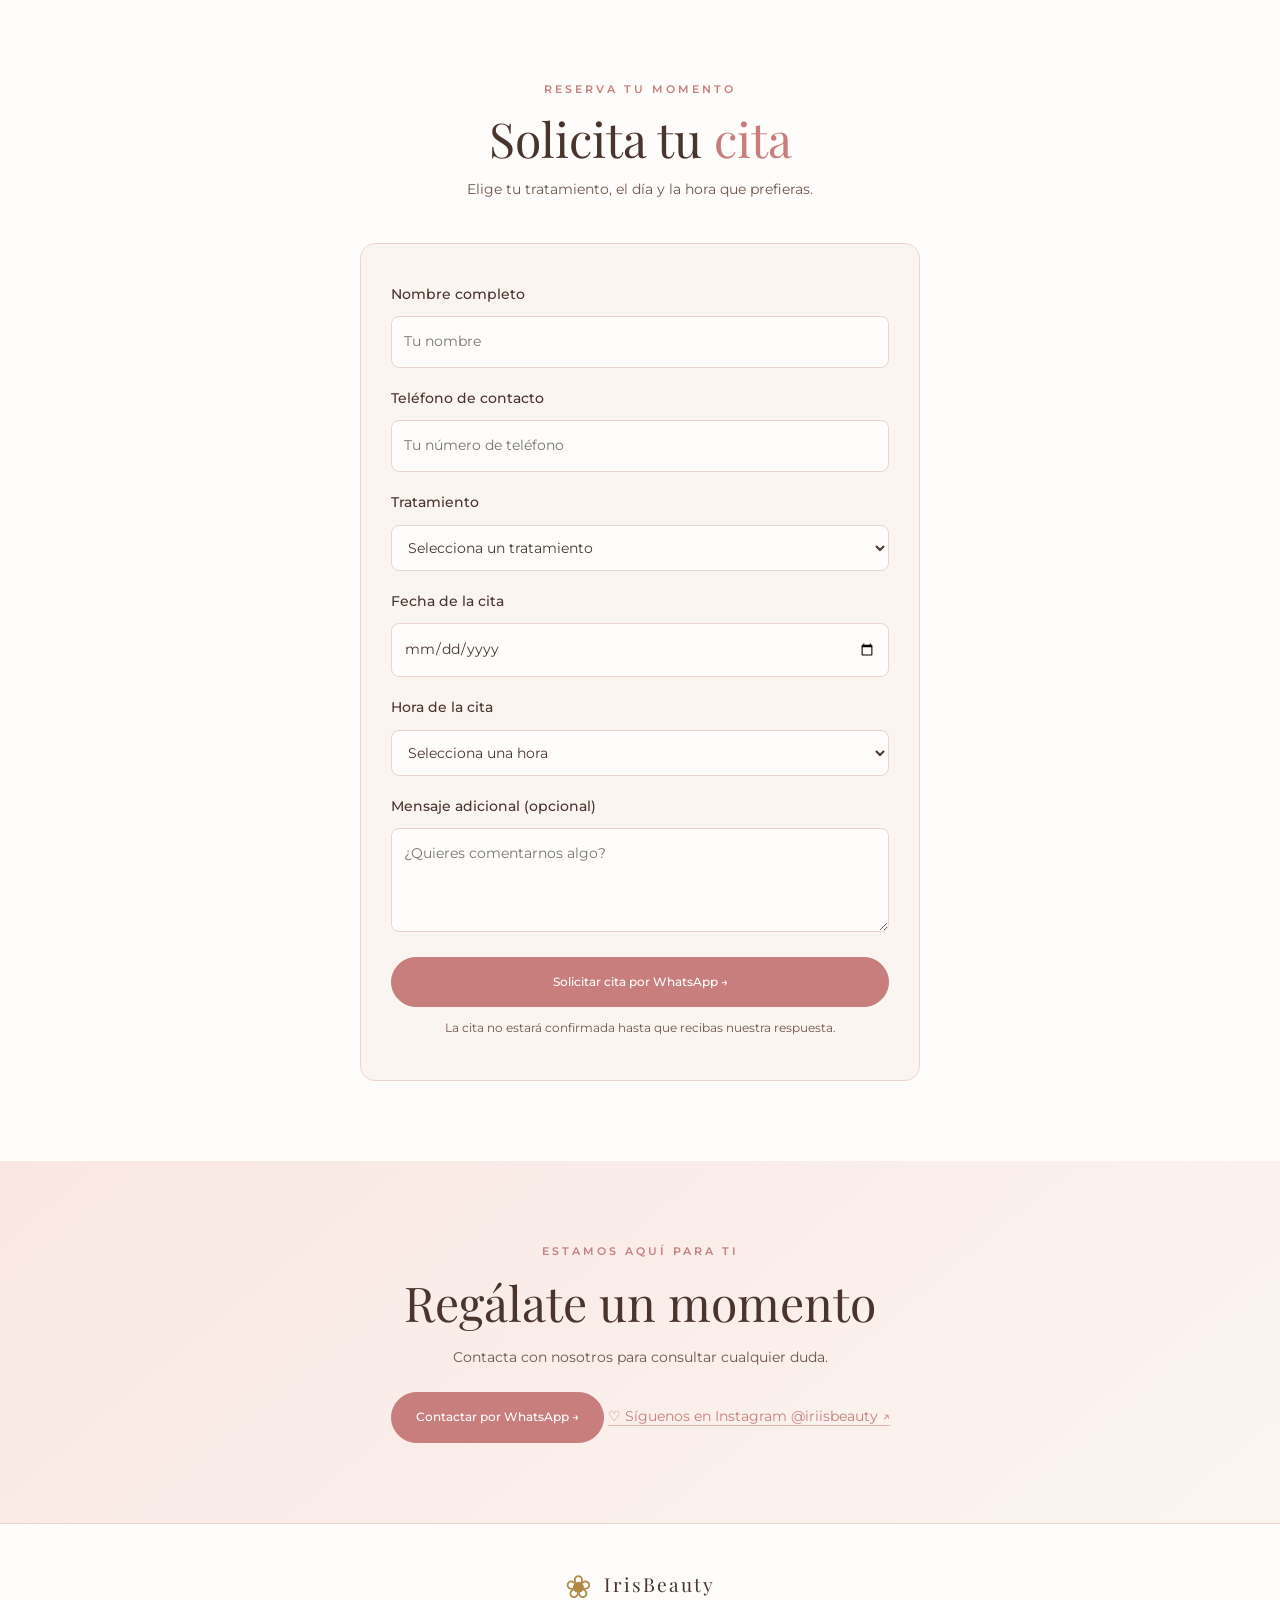
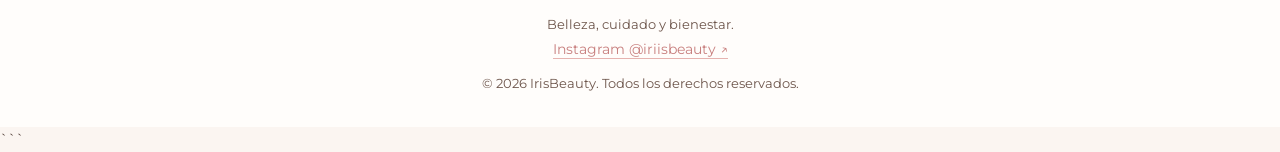
==== commit caa64bac: "Update index.html" ====
--- a/index.html
+++ b/index.html
@@ -77,7 +77,6 @@
         <p class="card-price">25 €</p>
         <a class="text-link" href="#reservas">Reservar →</a>
       </article>
-
       <article class="treatment-card">
         <div class="treatment-icon">❋</div>
         <h3>Limpieza de espalda</h3>
@@ -85,22 +84,21 @@
         <p class="card-price">30 €</p>
         <a class="text-link" href="#reservas">Reservar →</a>
       </article>
-
-        <article class="treatment-card">
-        <div class="treatment-icon">❋</div>
-        <h3>Limpieza de espalda</h3>
-        <p>Limpieza profunda con masaje incluido.</p>
-        <p class="card-price">30 €</p>
+      <article class="treatment-card">
+        <div class="treatment-icon">♡</div>
+        <h3>Masajes</h3>
+        <p>Un momento para el cuidado corporal.</p>
+        <p class="card-price">Desde 15 €</p>
         <a class="text-link" href="#reservas">Reservar →</a>
       </article>
-      
-      <article class="treatment-card">
+        <article class="treatment-card">
         <div class="treatment-icon">♡</div>
-        <h3>Depilacón</h3>
+        <h3>Depilación</h3>
         <p class="card-price">Desde 4 €</p>
         <a class="text-link" href="#reservas">Reservar →</a>
       </article>
     </div>
+  </section>
   </section>
 
   <section class="prices section-padding" id="precios">
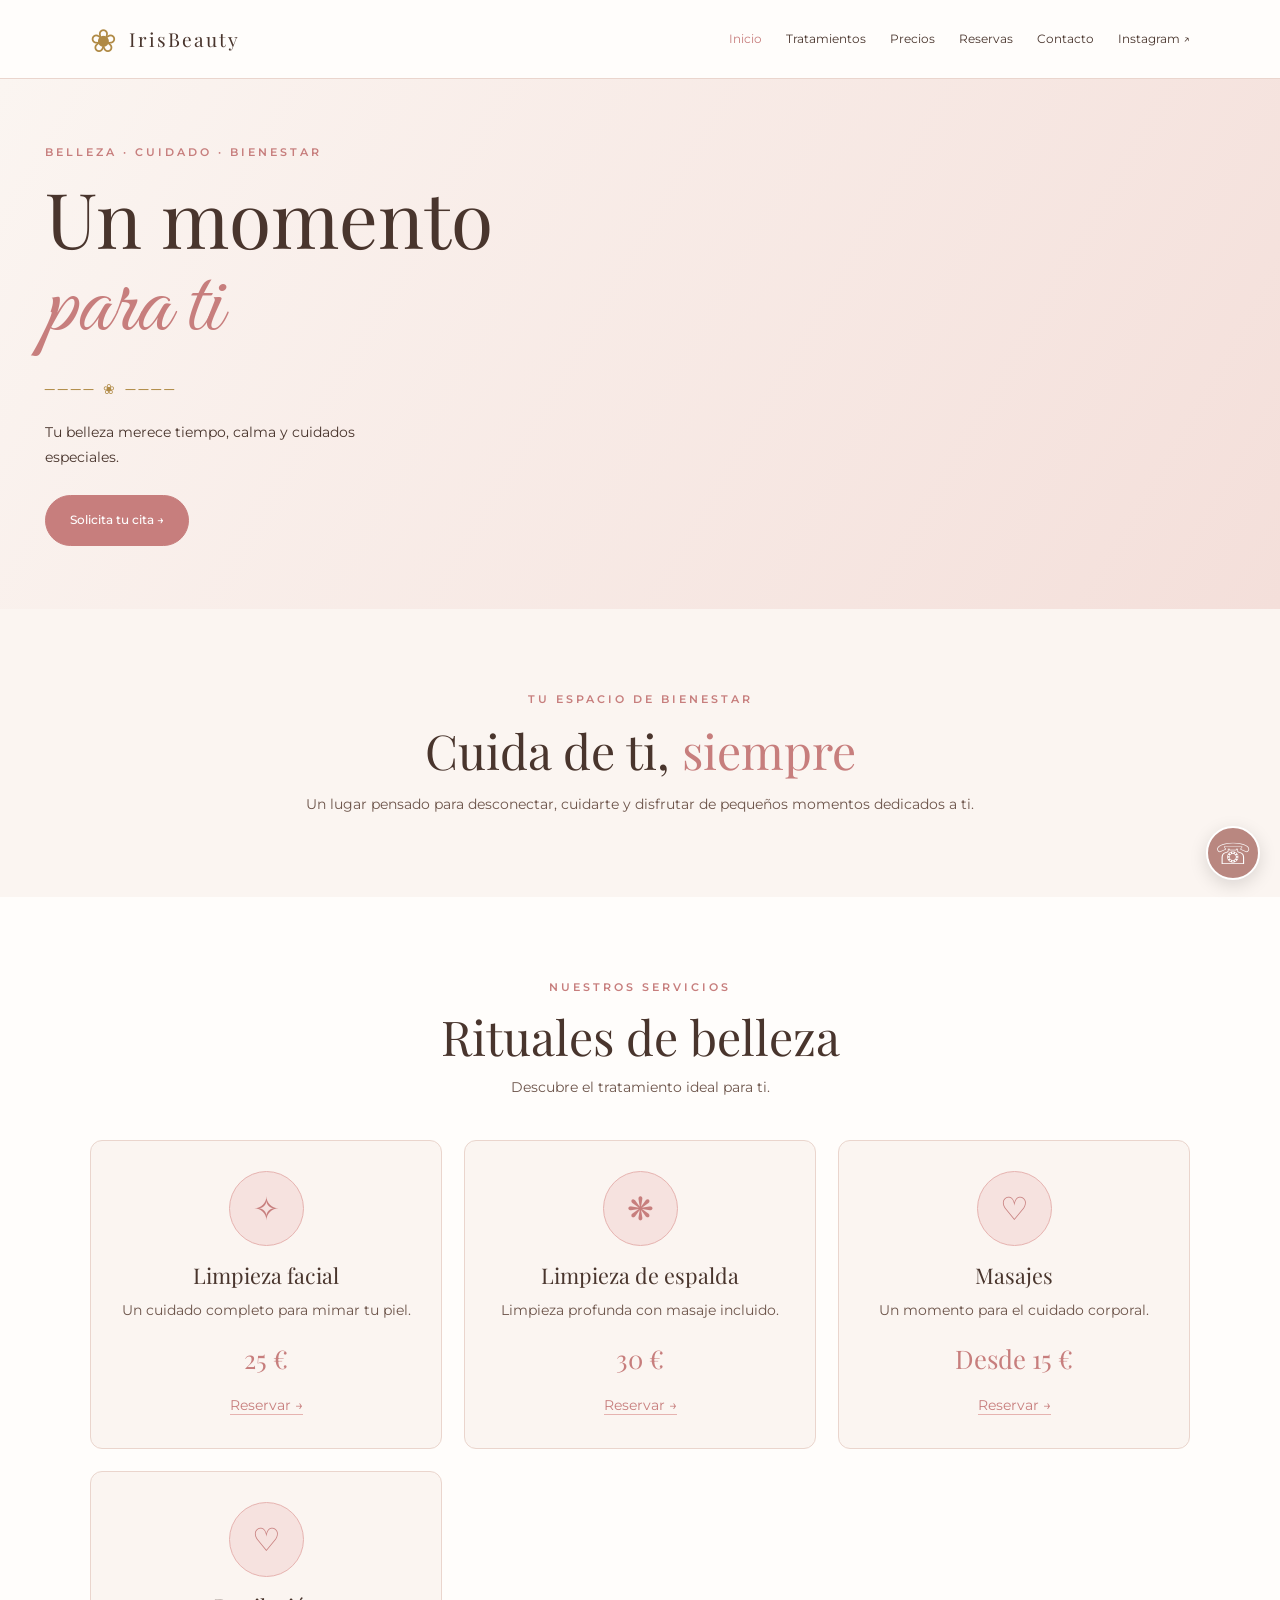
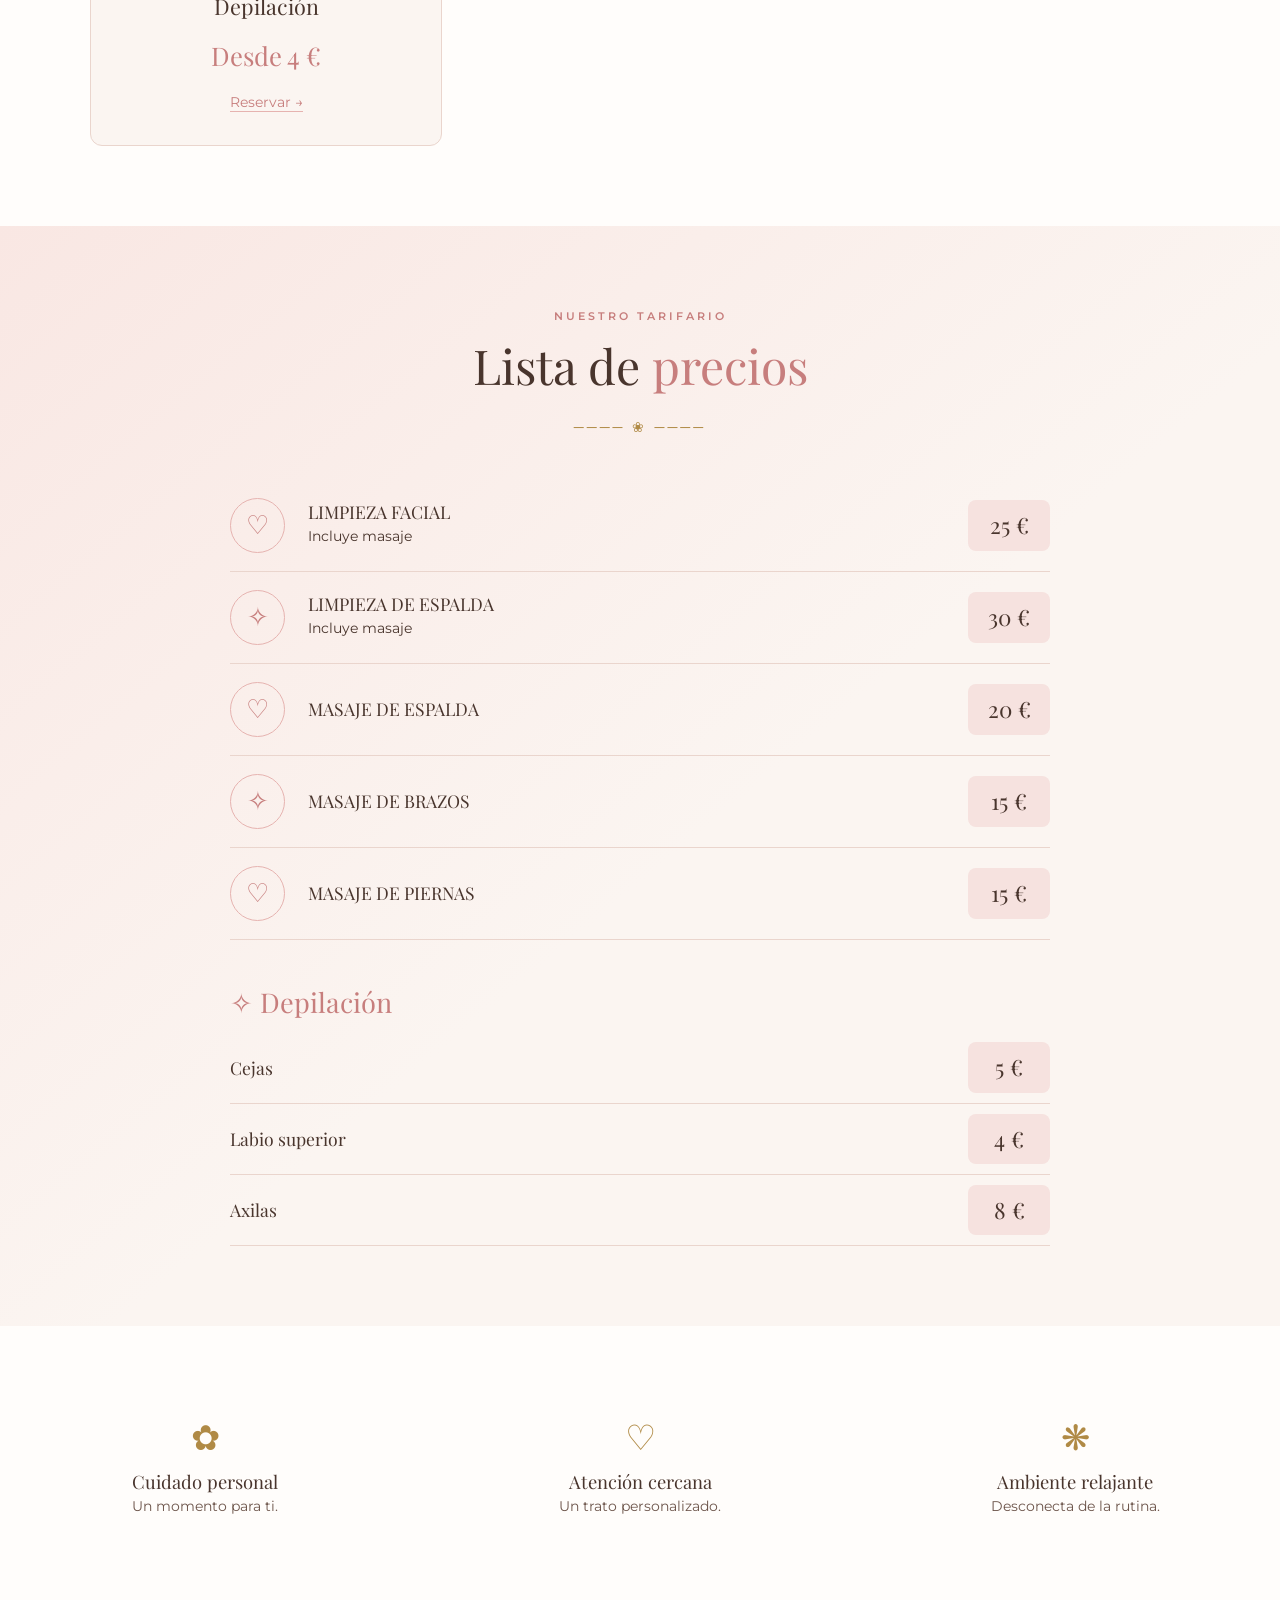
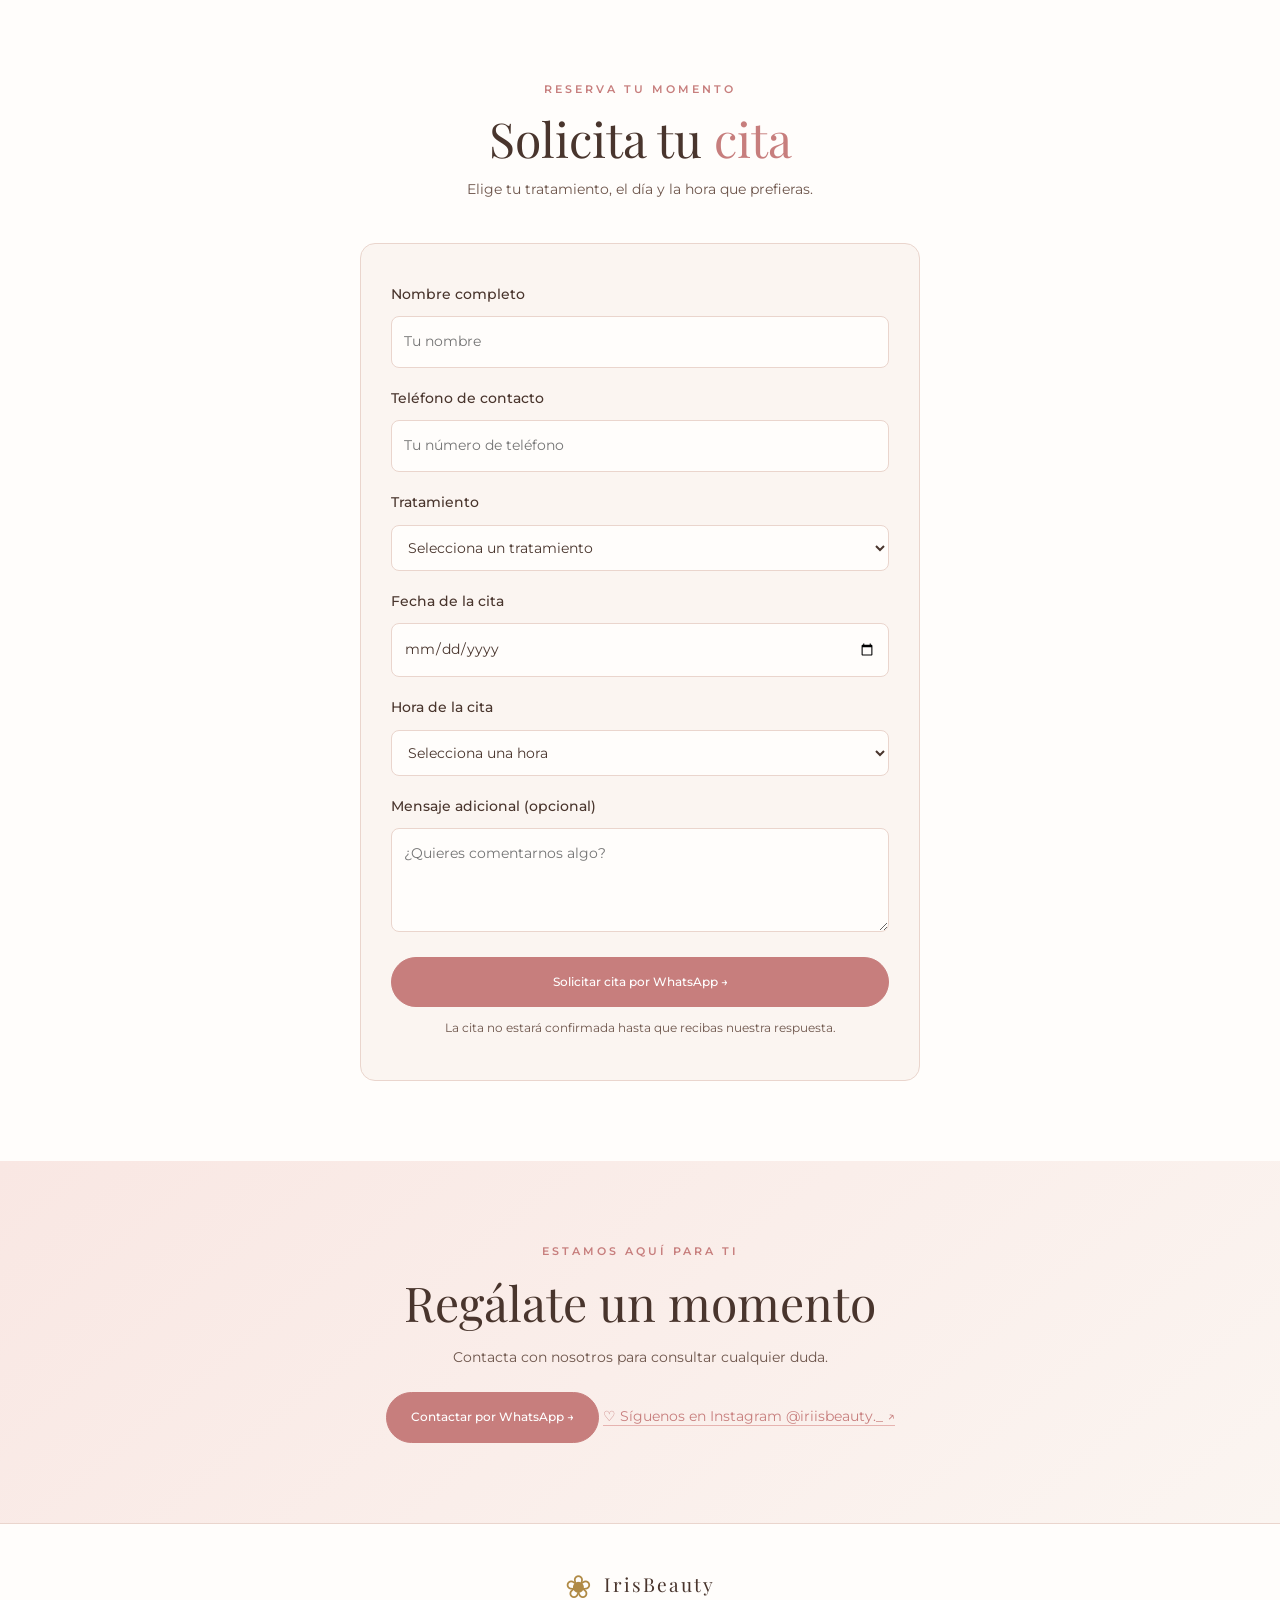
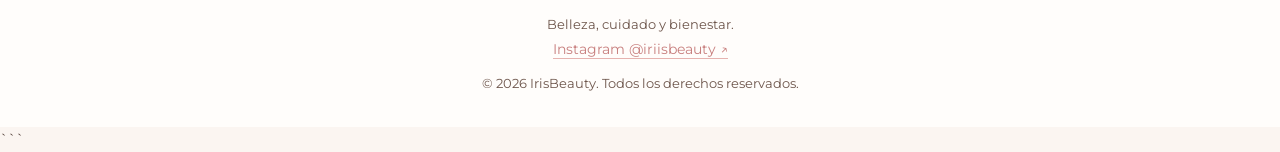
==== commit d89a5568: "Update Instagram handle in index.html" ====
--- a/index.html
+++ b/index.html
@@ -285,7 +285,7 @@
       rel="noopener noreferrer"
       aria-label="Síguenos en Instagram"
     >
-      ♡ Síguenos en Instagram @iriisbeauty ↗
+      ♡ Síguenos en Instagram @iriisbeauty._ ↗
     </a>
   </section>
 </main>
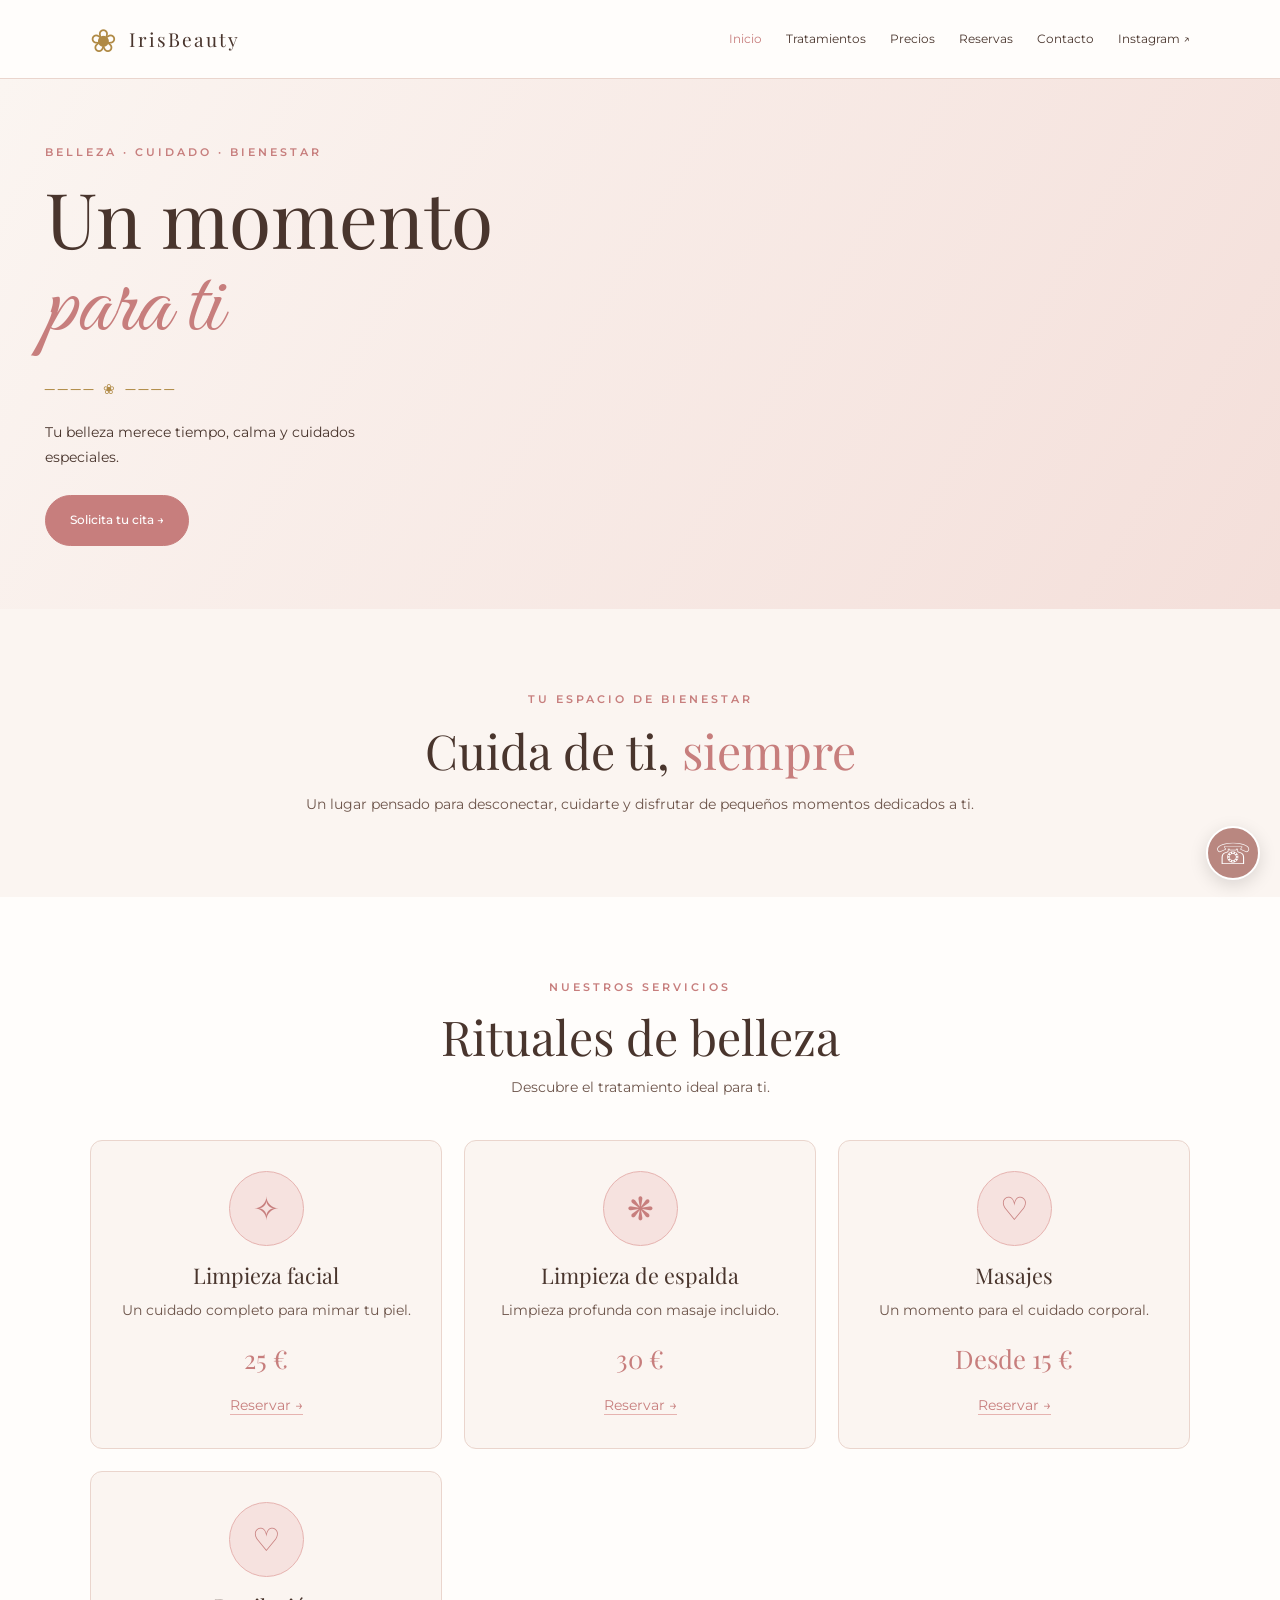
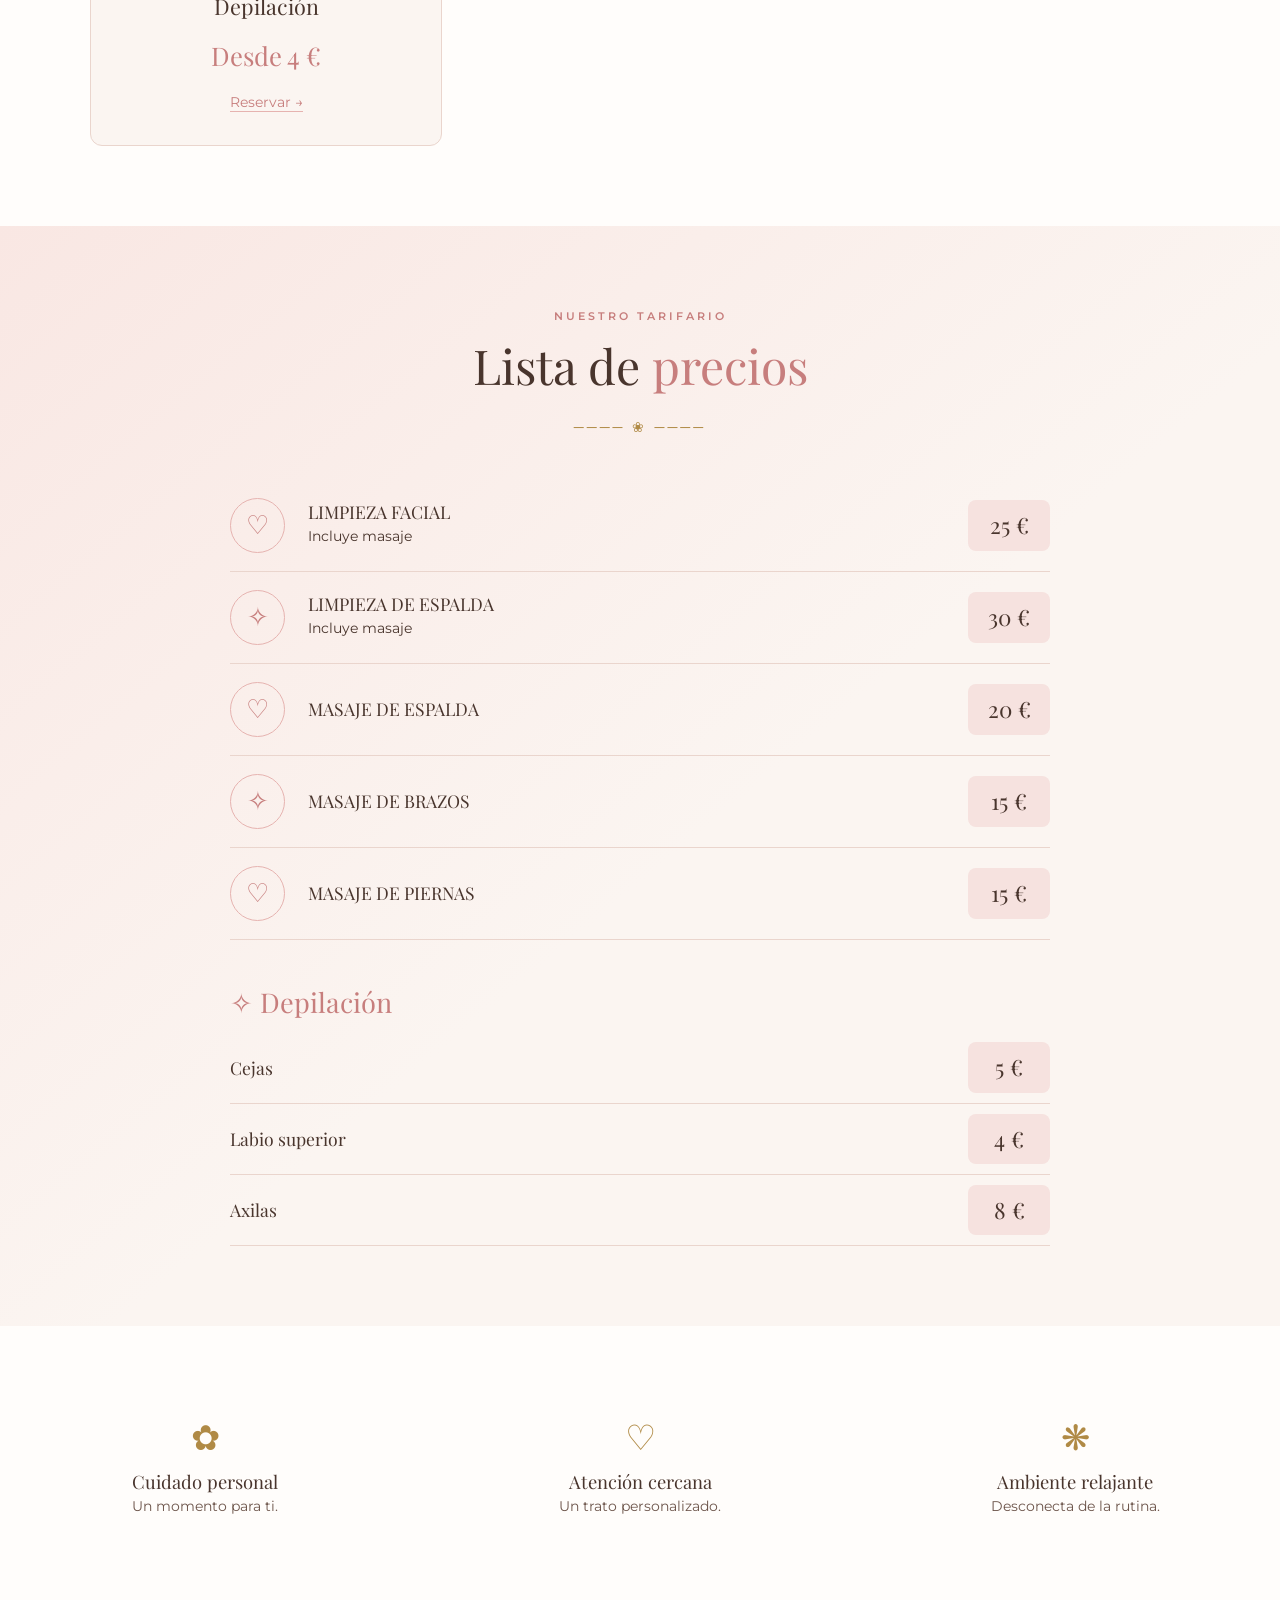
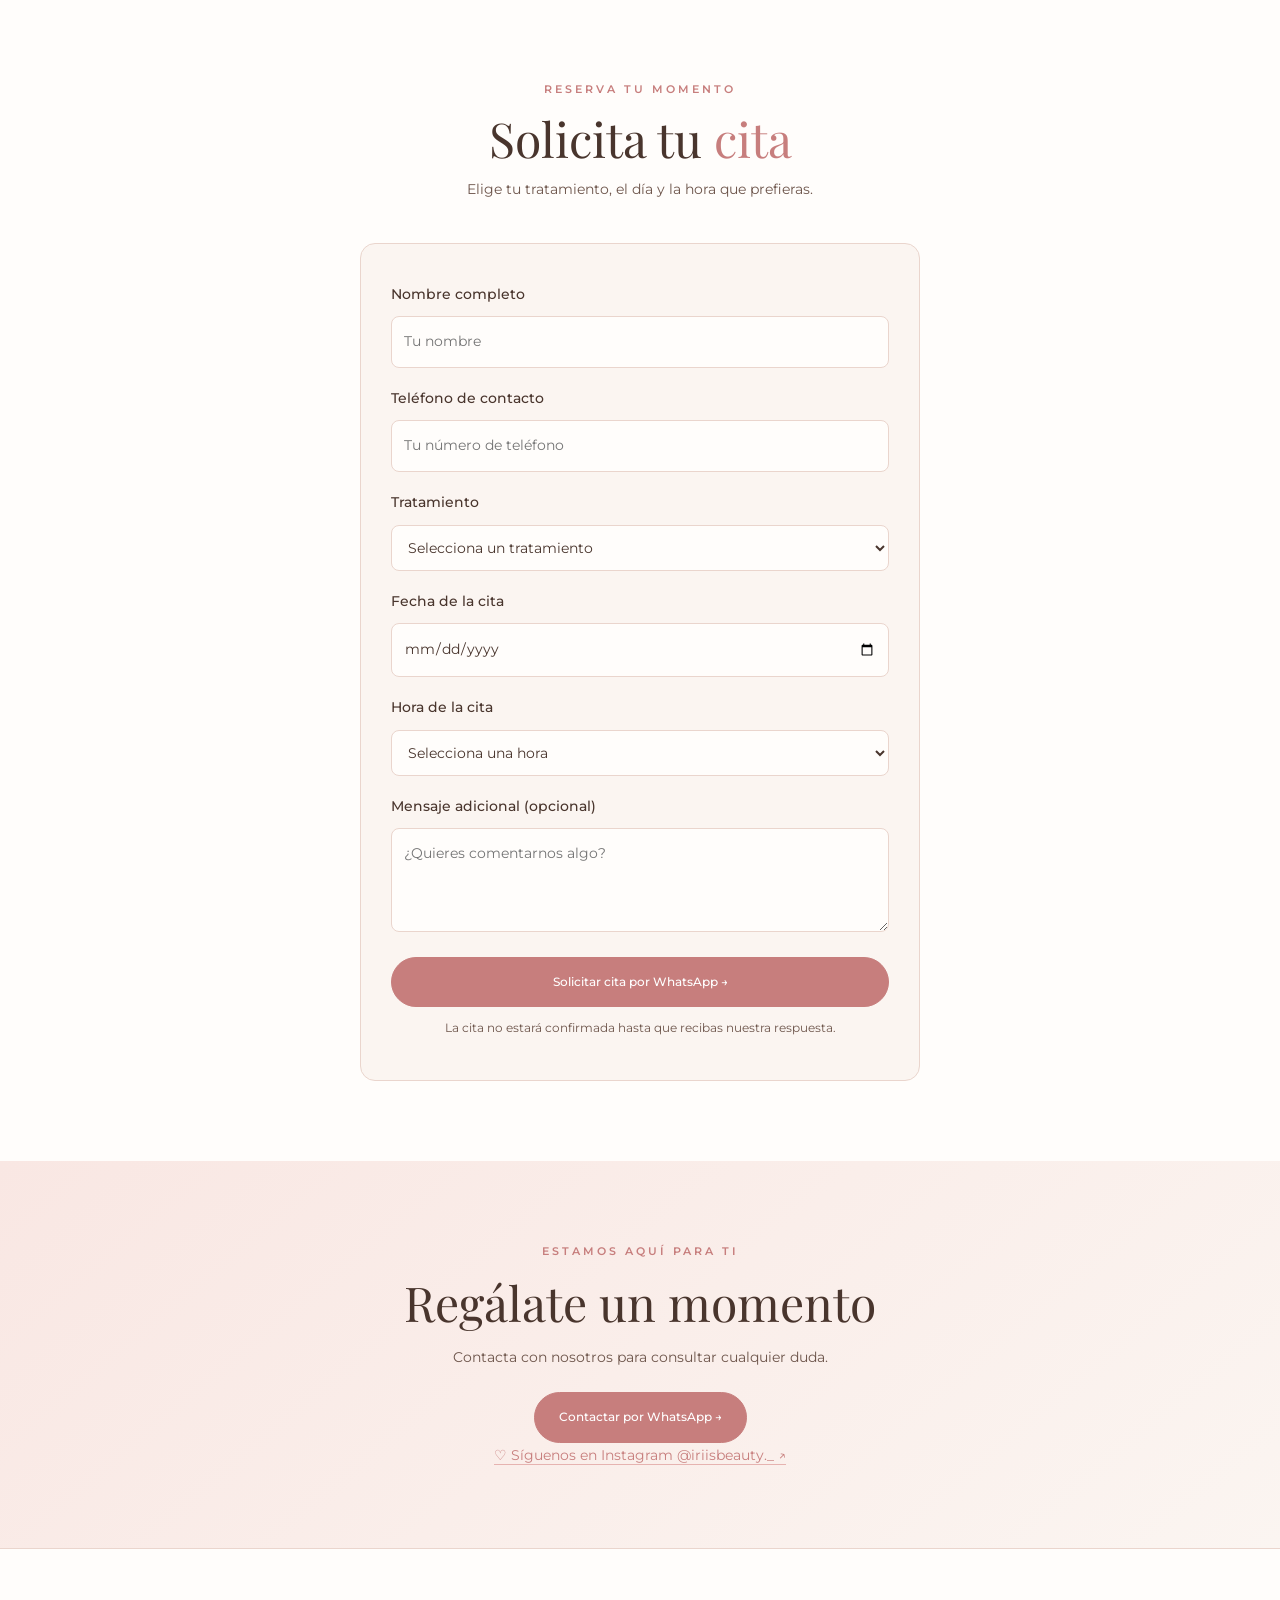
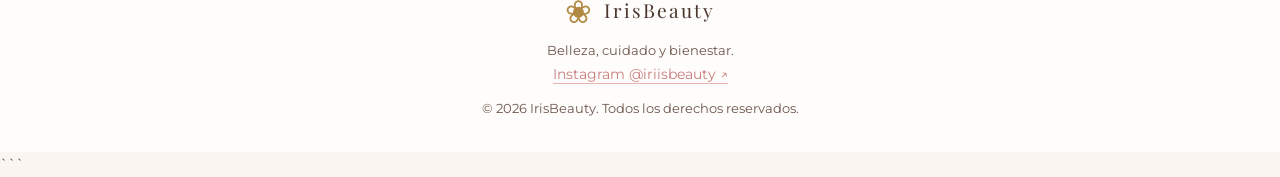
==== commit 677d3ca4: "Insert line break in index.html Add line break before Instagram link." ====
--- a/index.html
+++ b/index.html
@@ -277,7 +277,7 @@
     >
       Contactar por WhatsApp →
     </a>
-    
+    </br>
     <a
       class="text-link"
       href="https://www.instagram.com/iriisbeauty/"
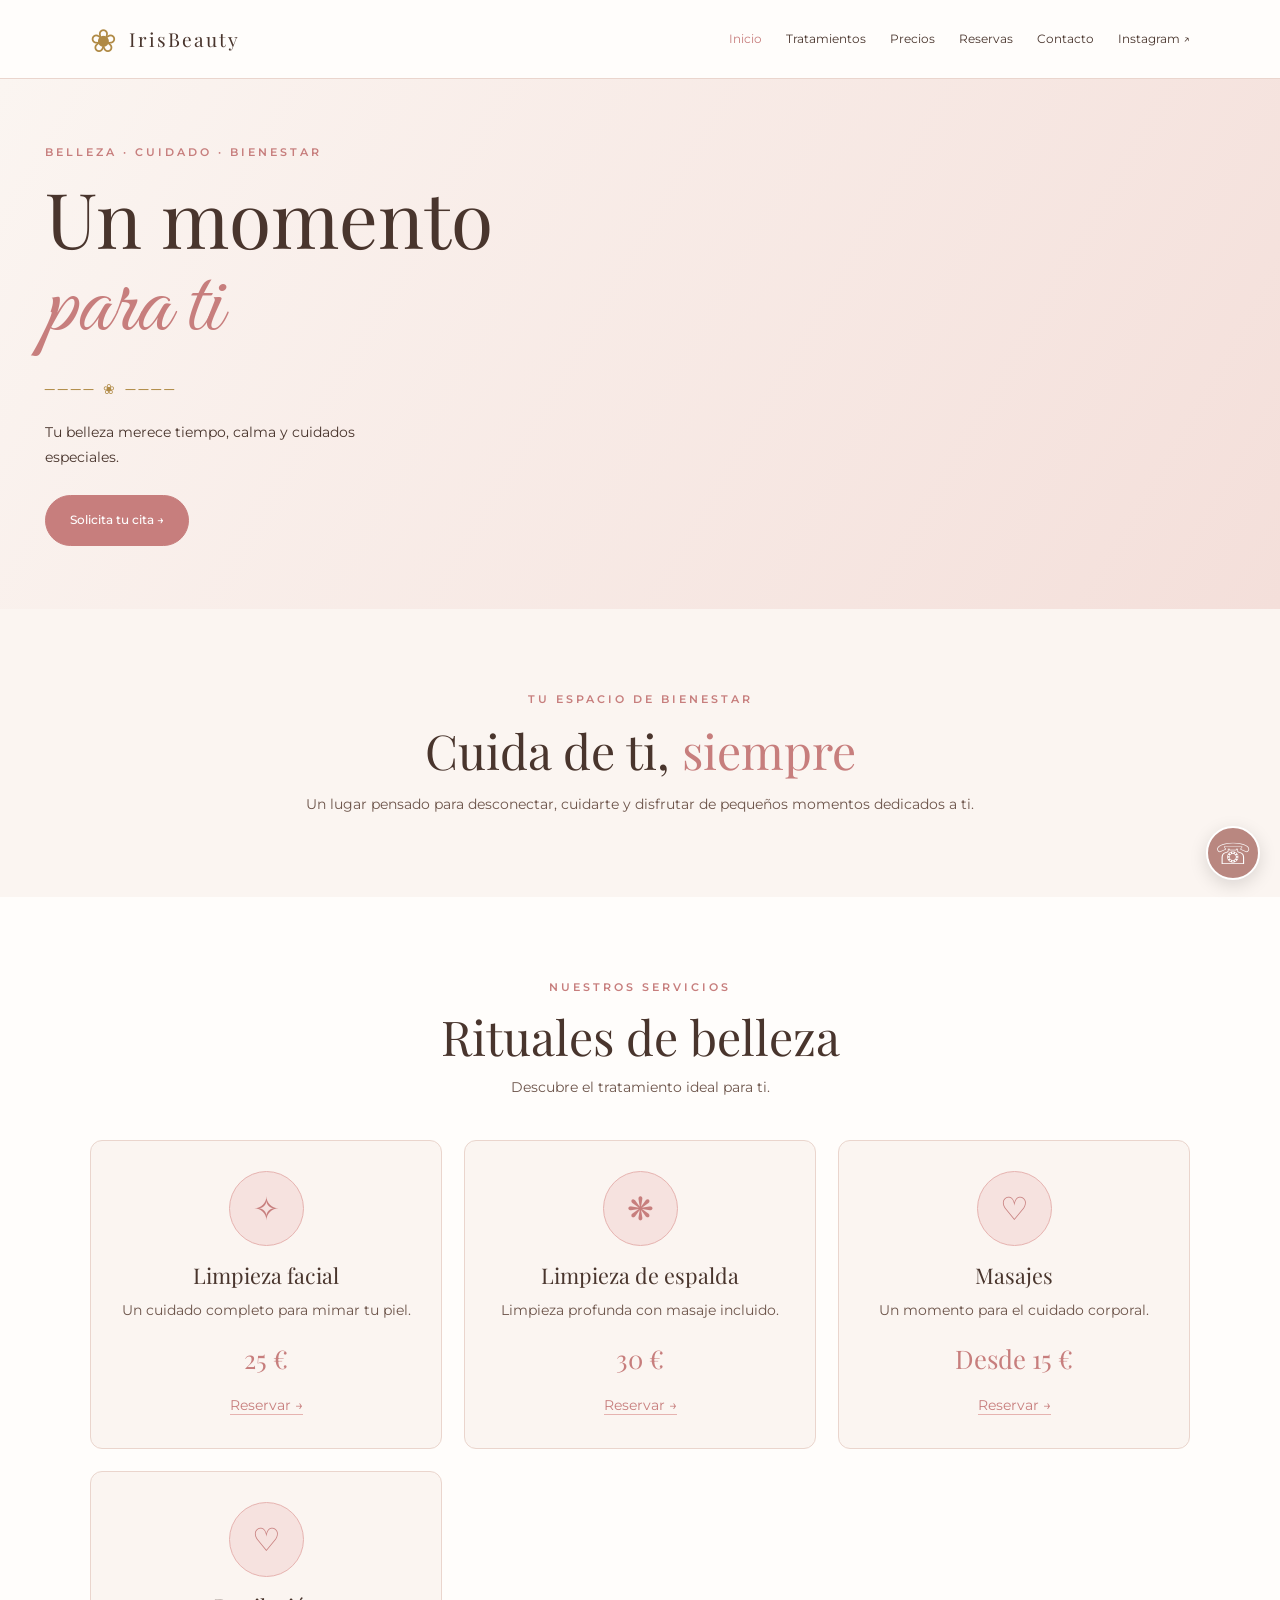
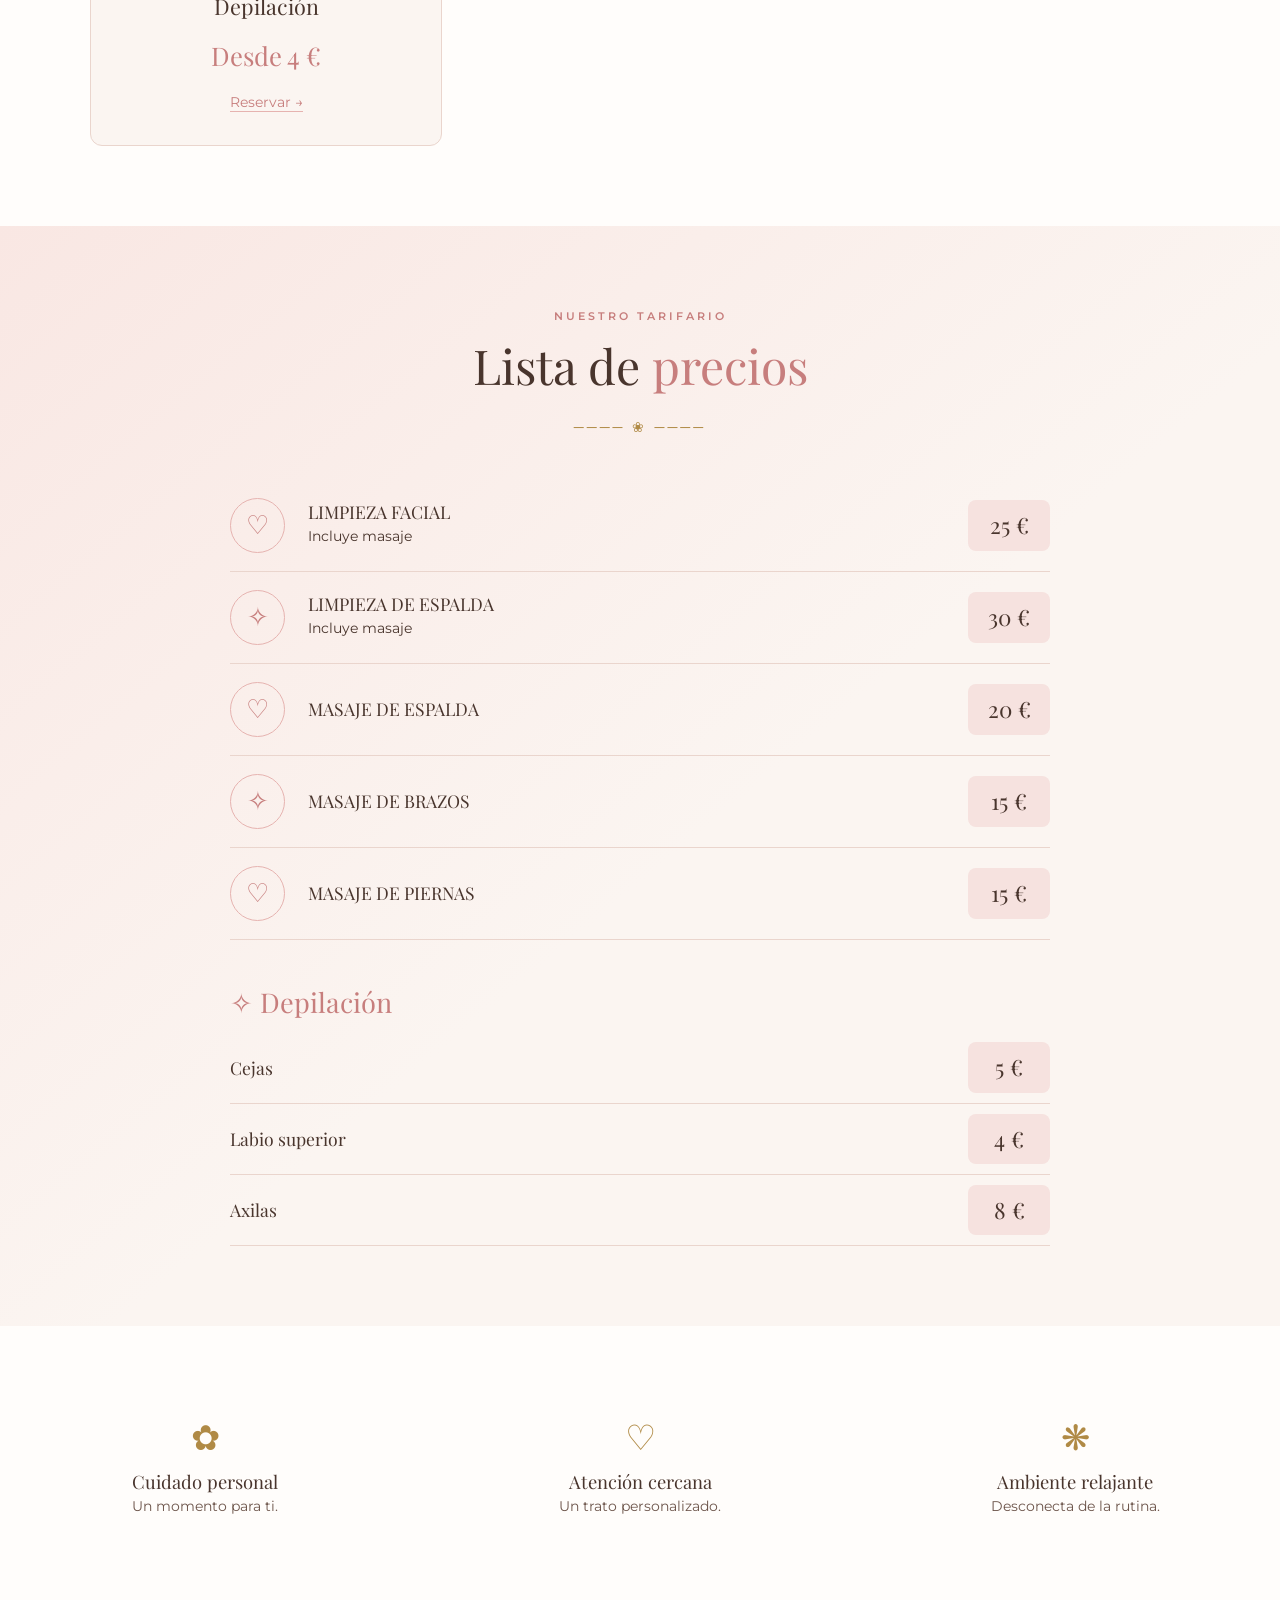
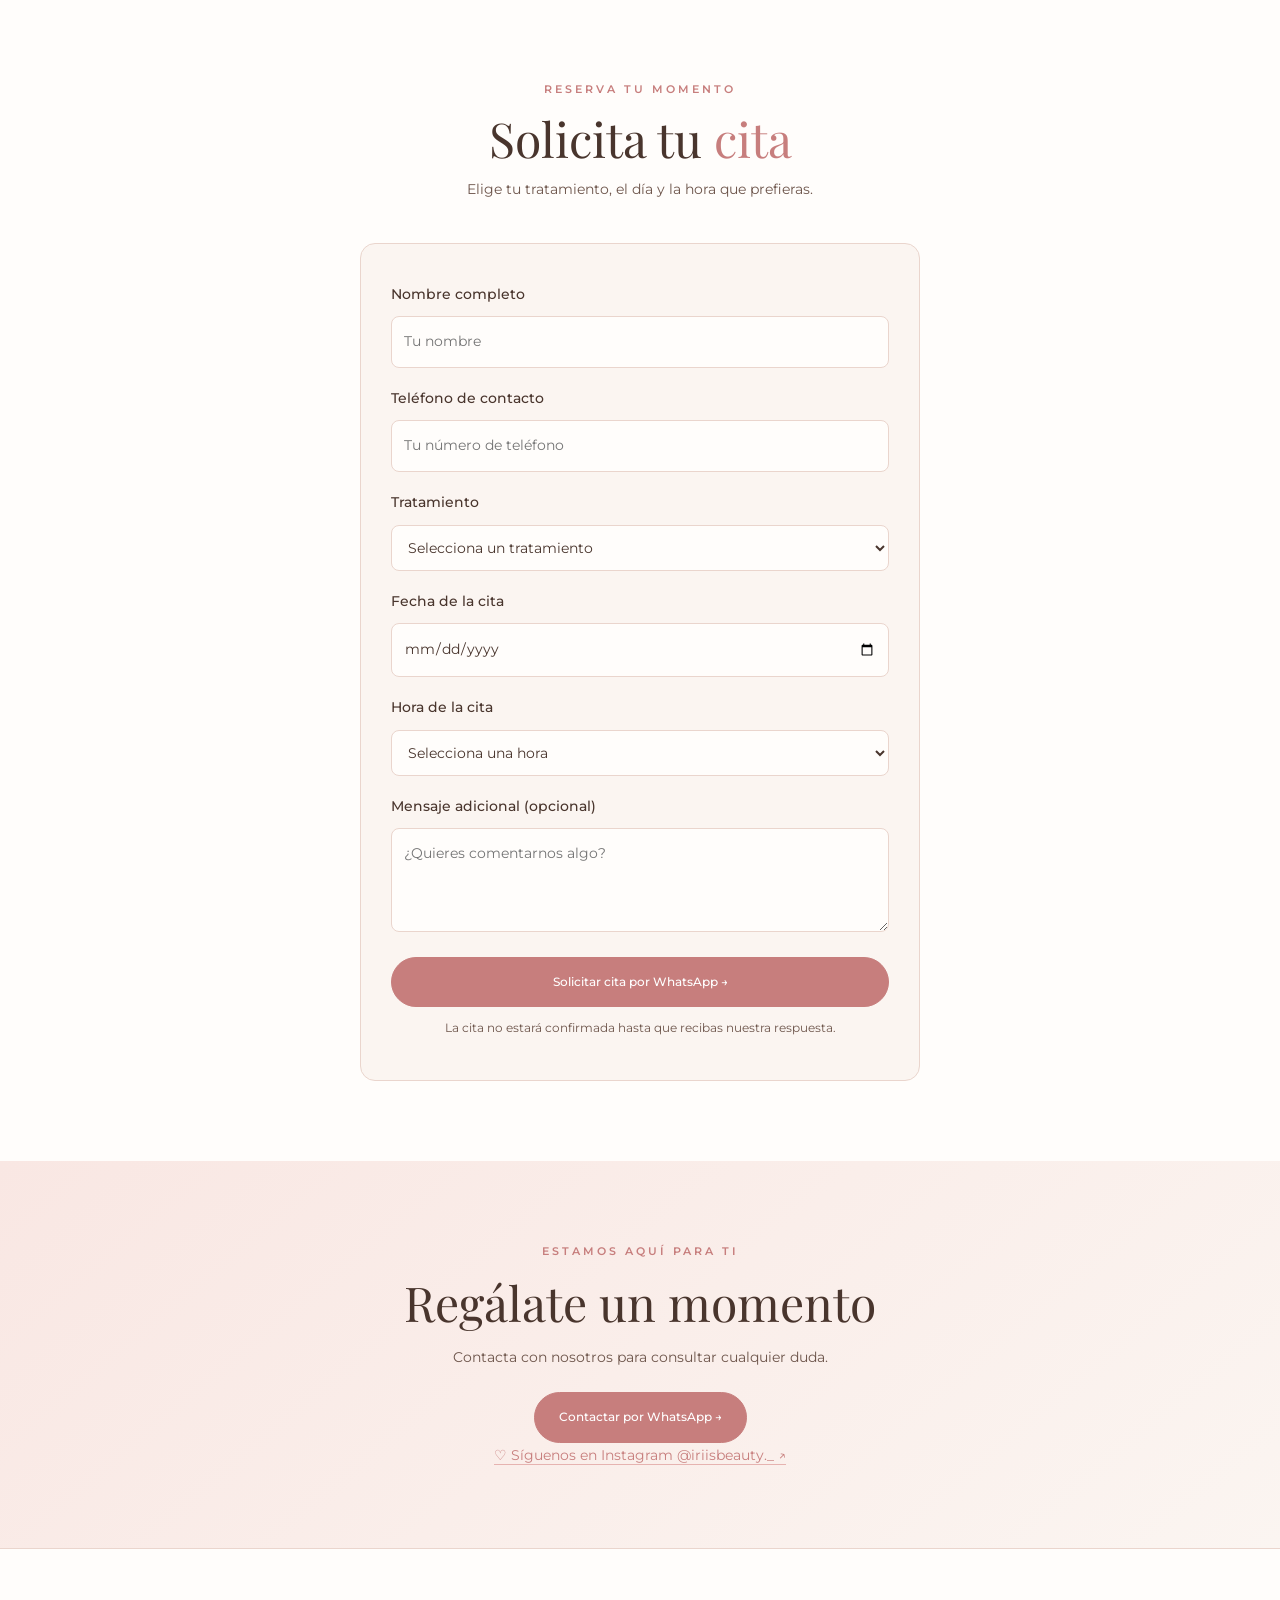
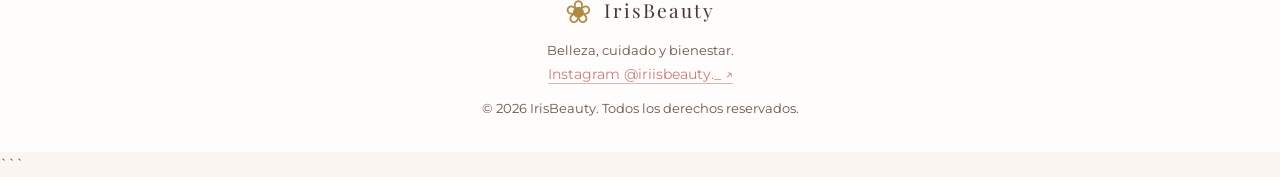
==== commit bf28bb92: "Update Instagram handle in index.html" ====
--- a/index.html
+++ b/index.html
@@ -300,7 +300,7 @@
     target="_blank"
     rel="noopener noreferrer"
   >
-    Instagram @iriisbeauty ↗
+    Instagram @iriisbeauty._ ↗
   </a>
 
   <p class="copyright">
